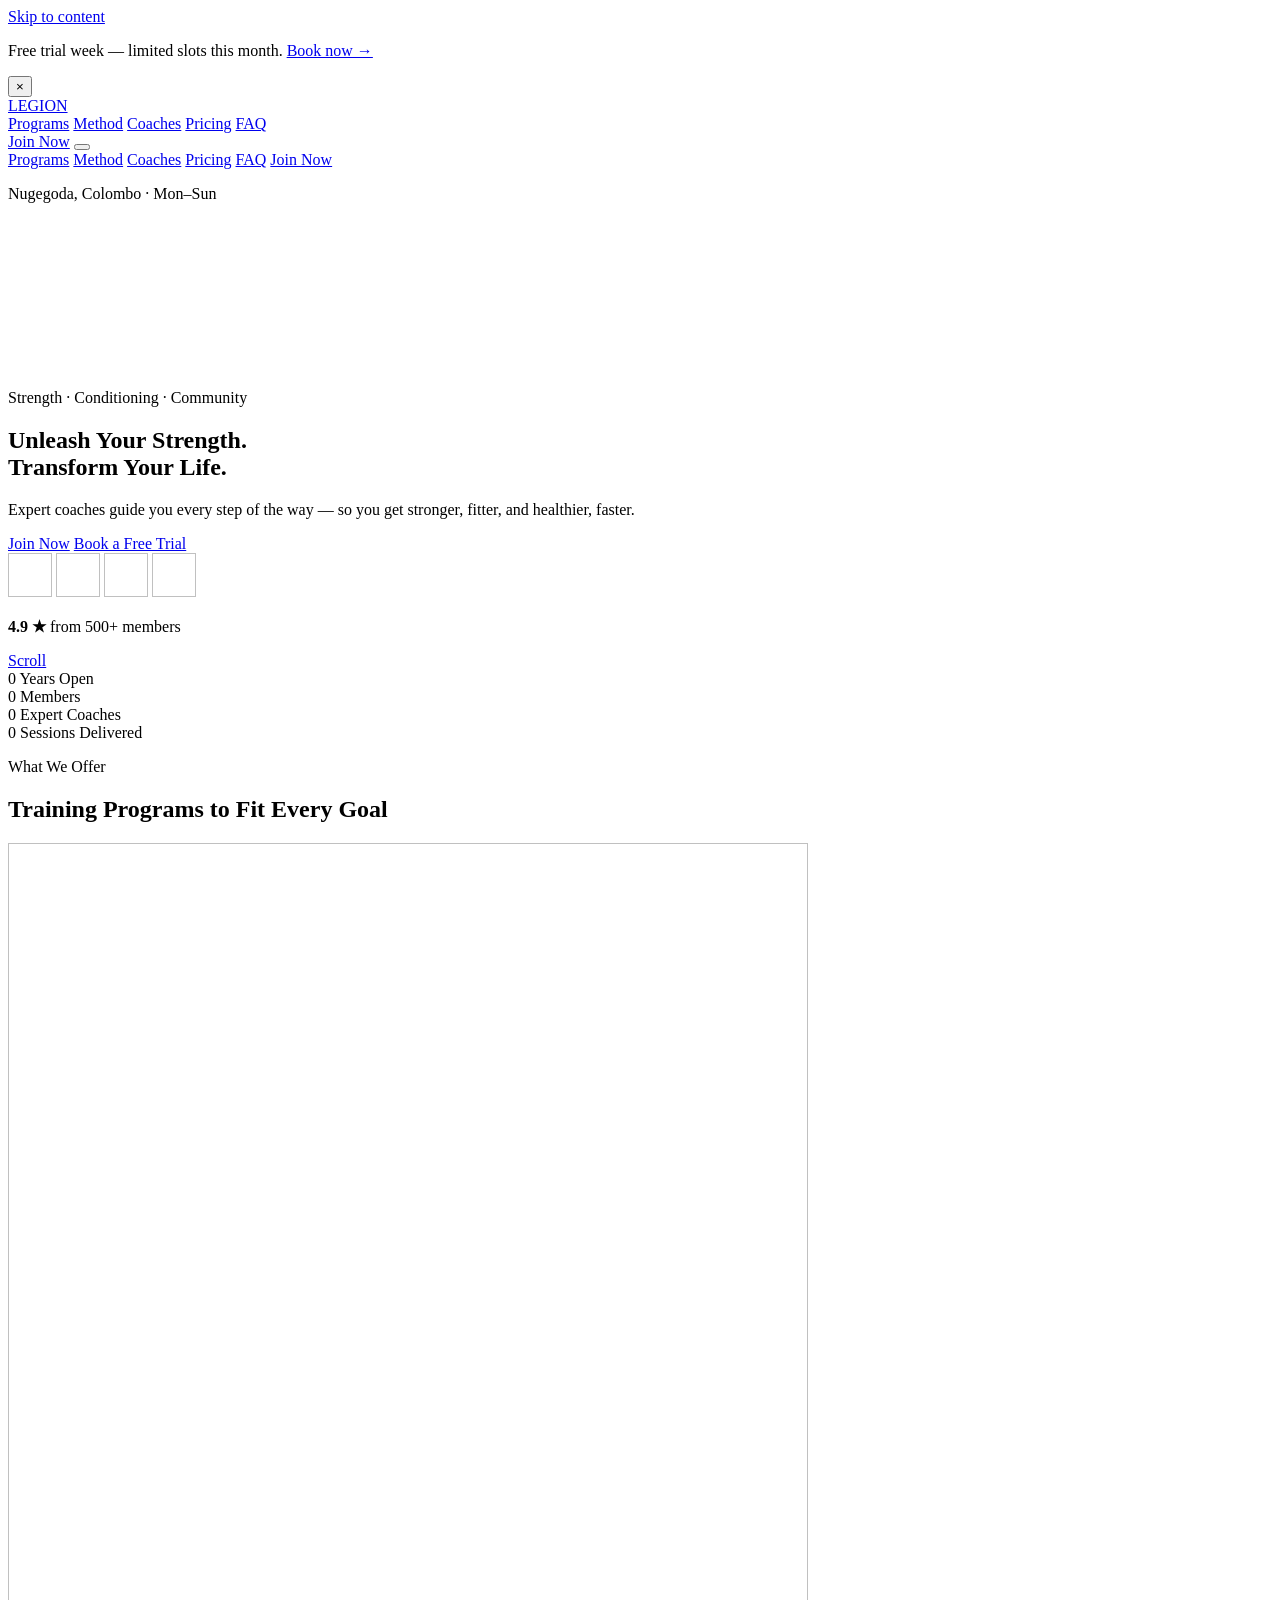
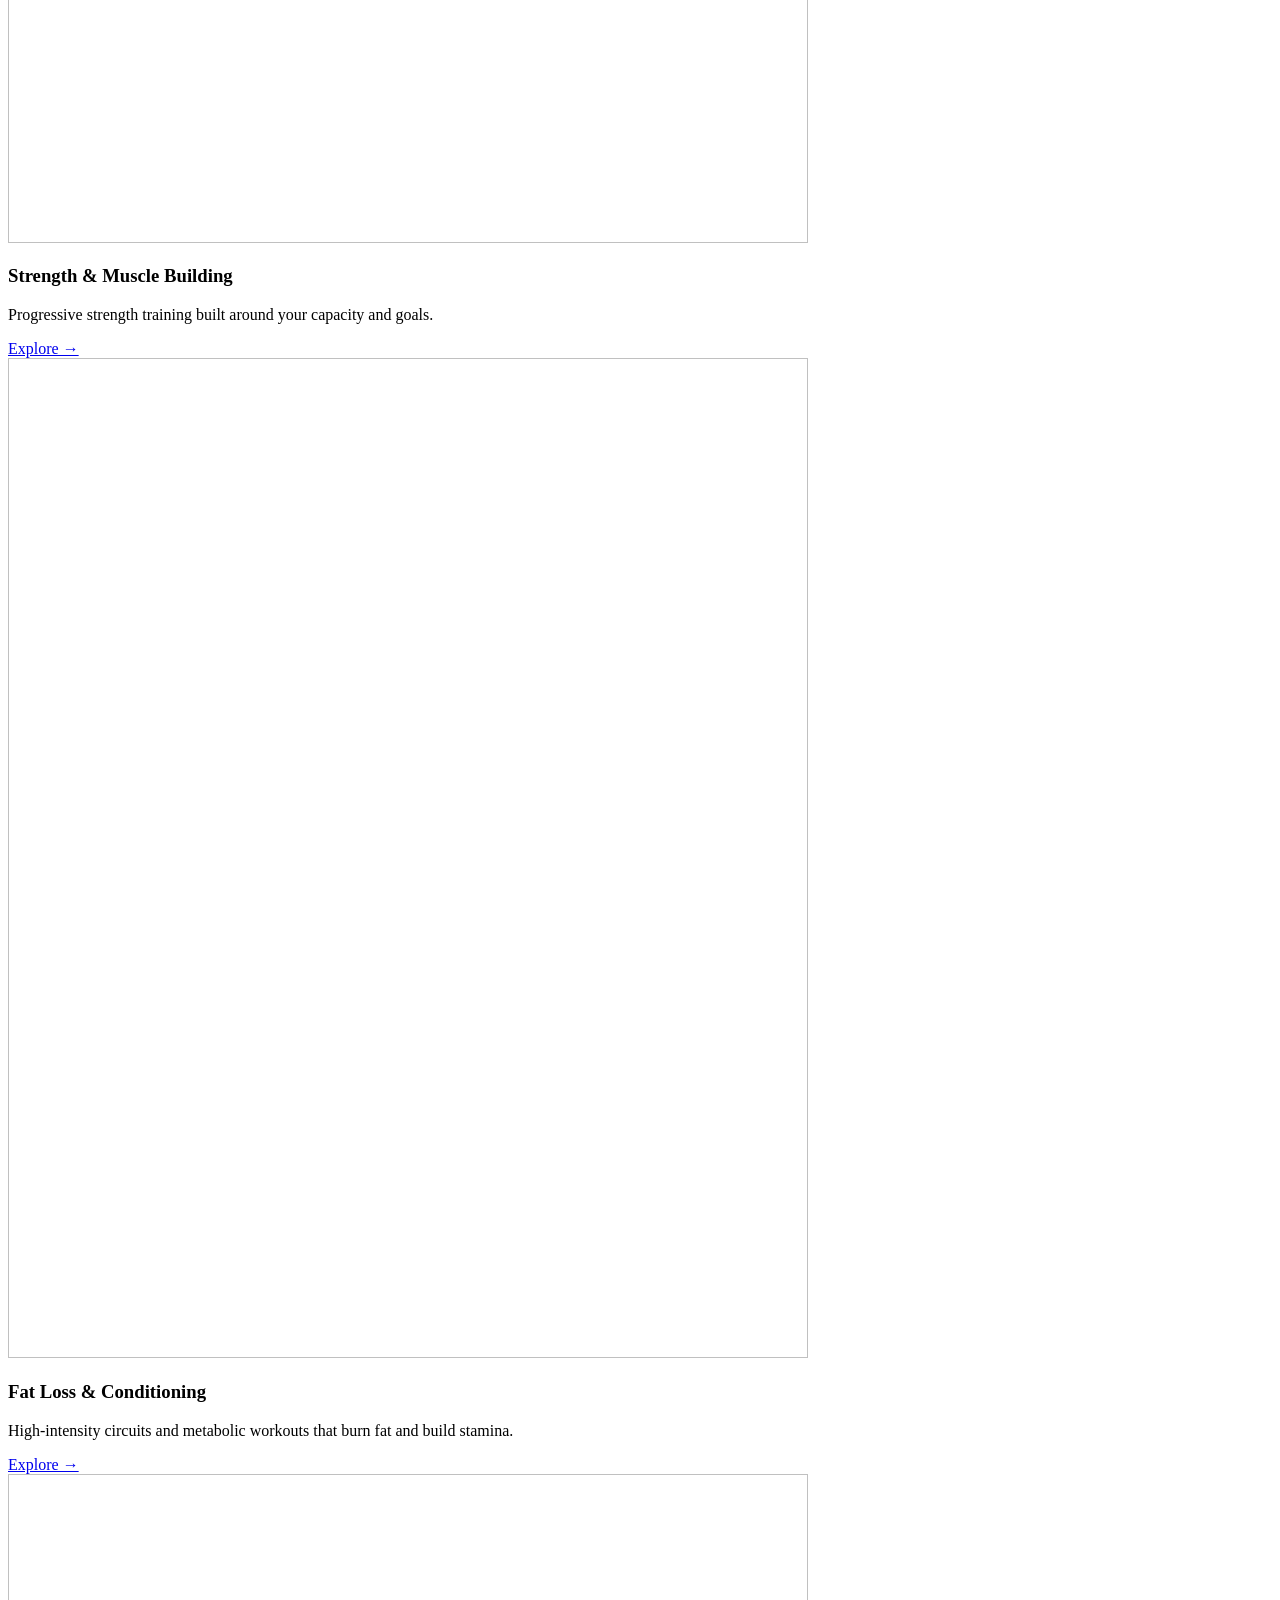
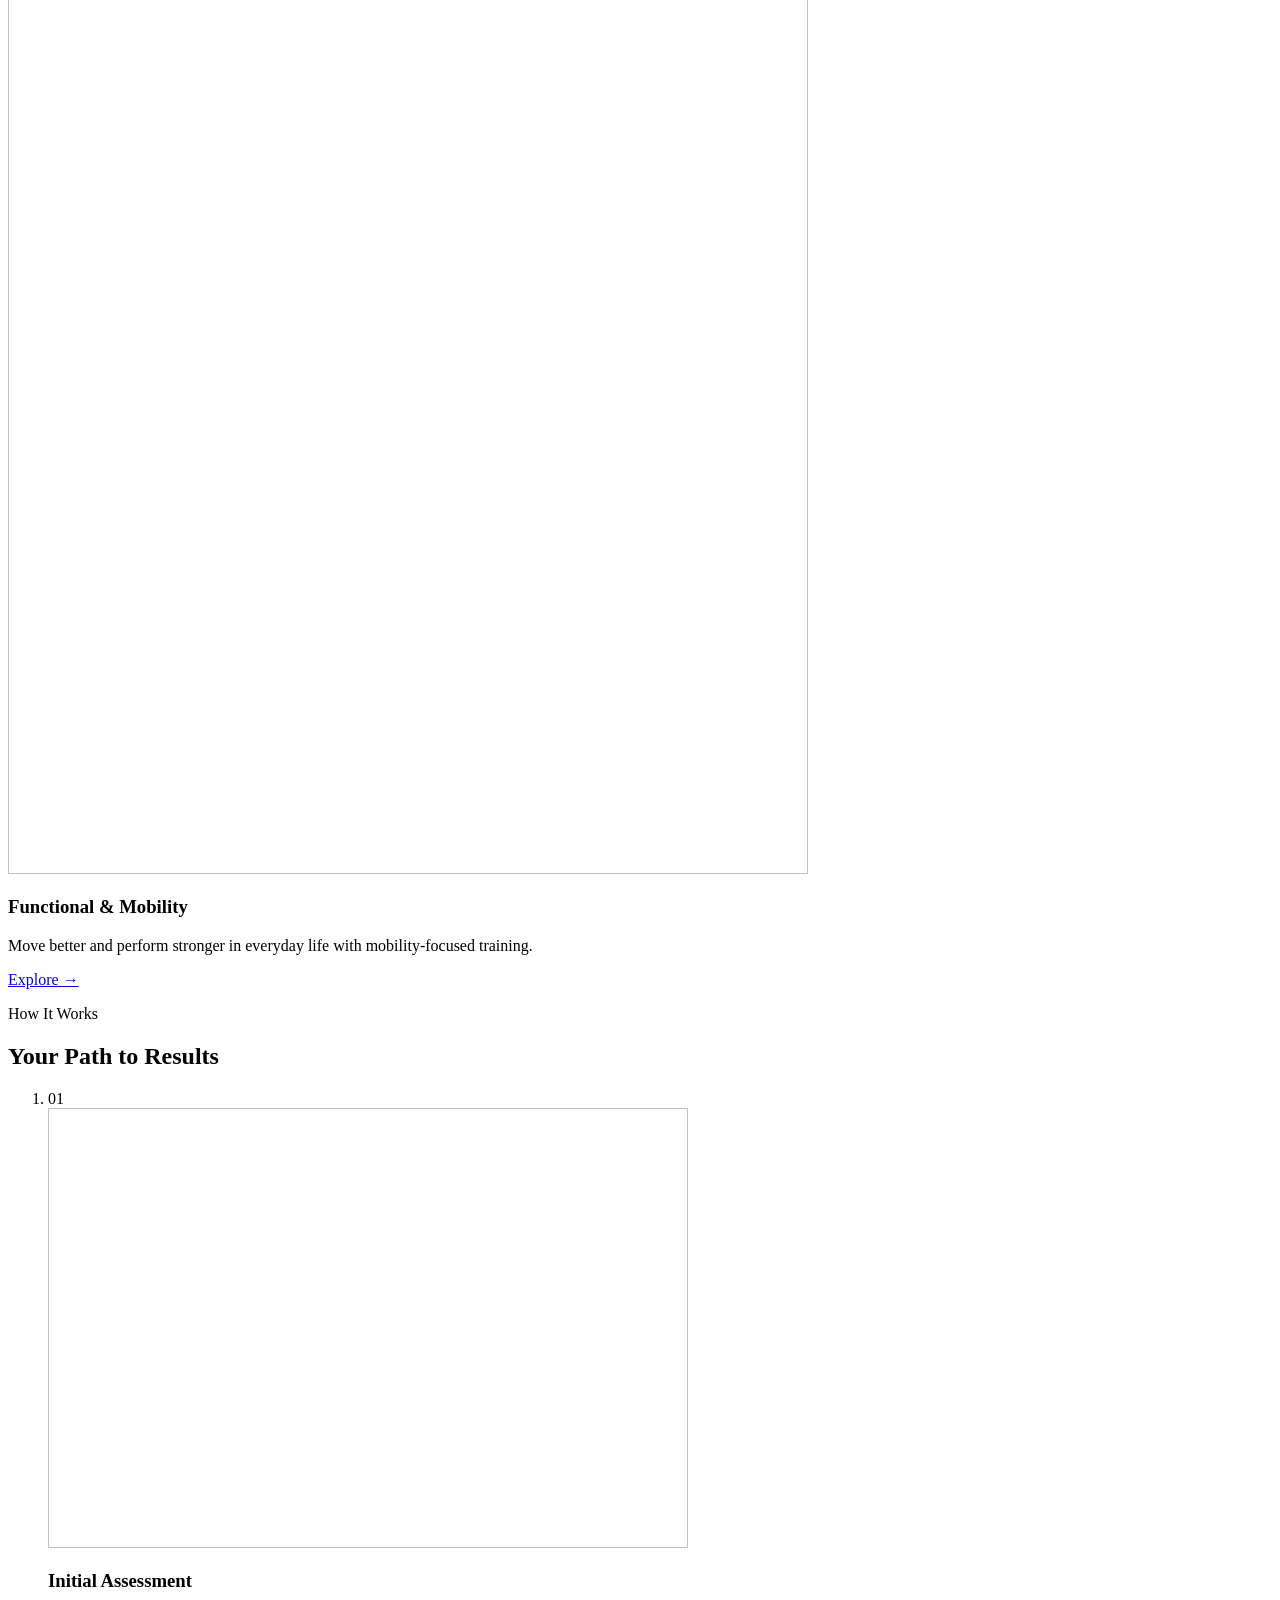
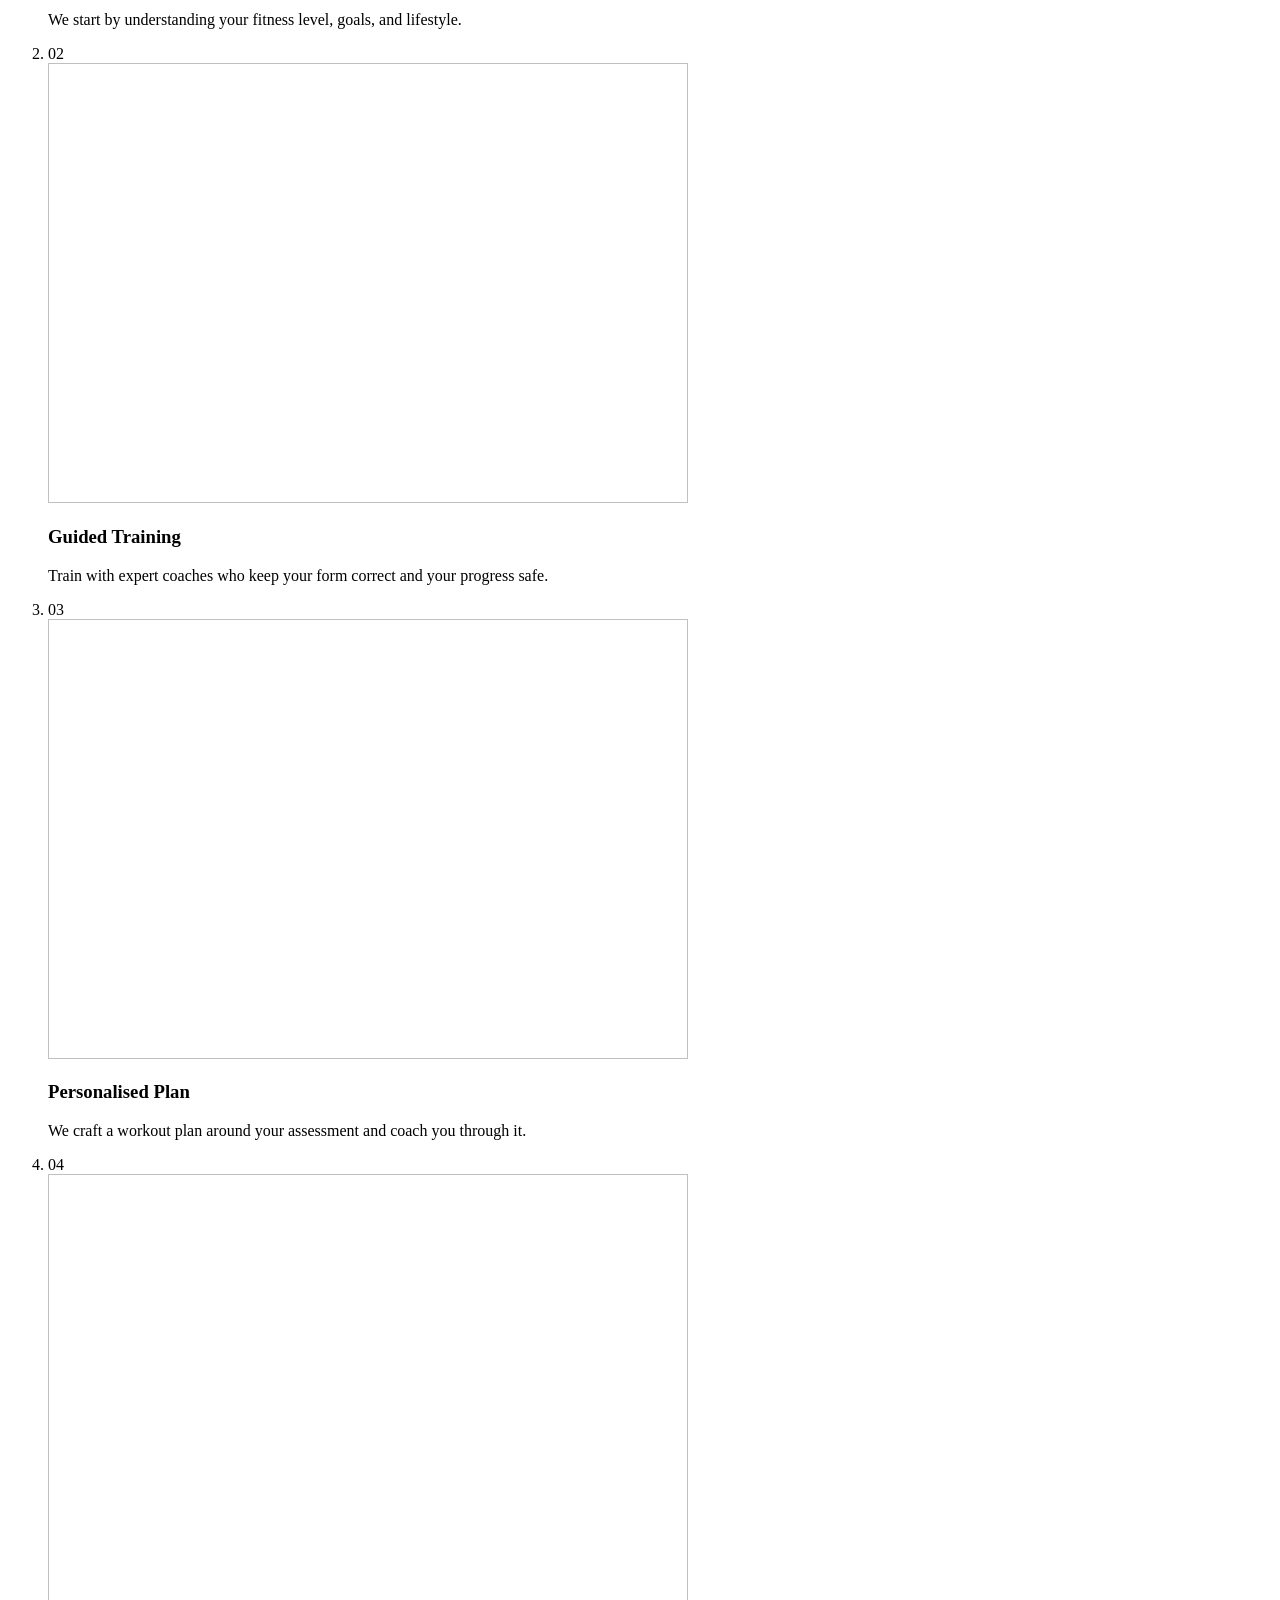
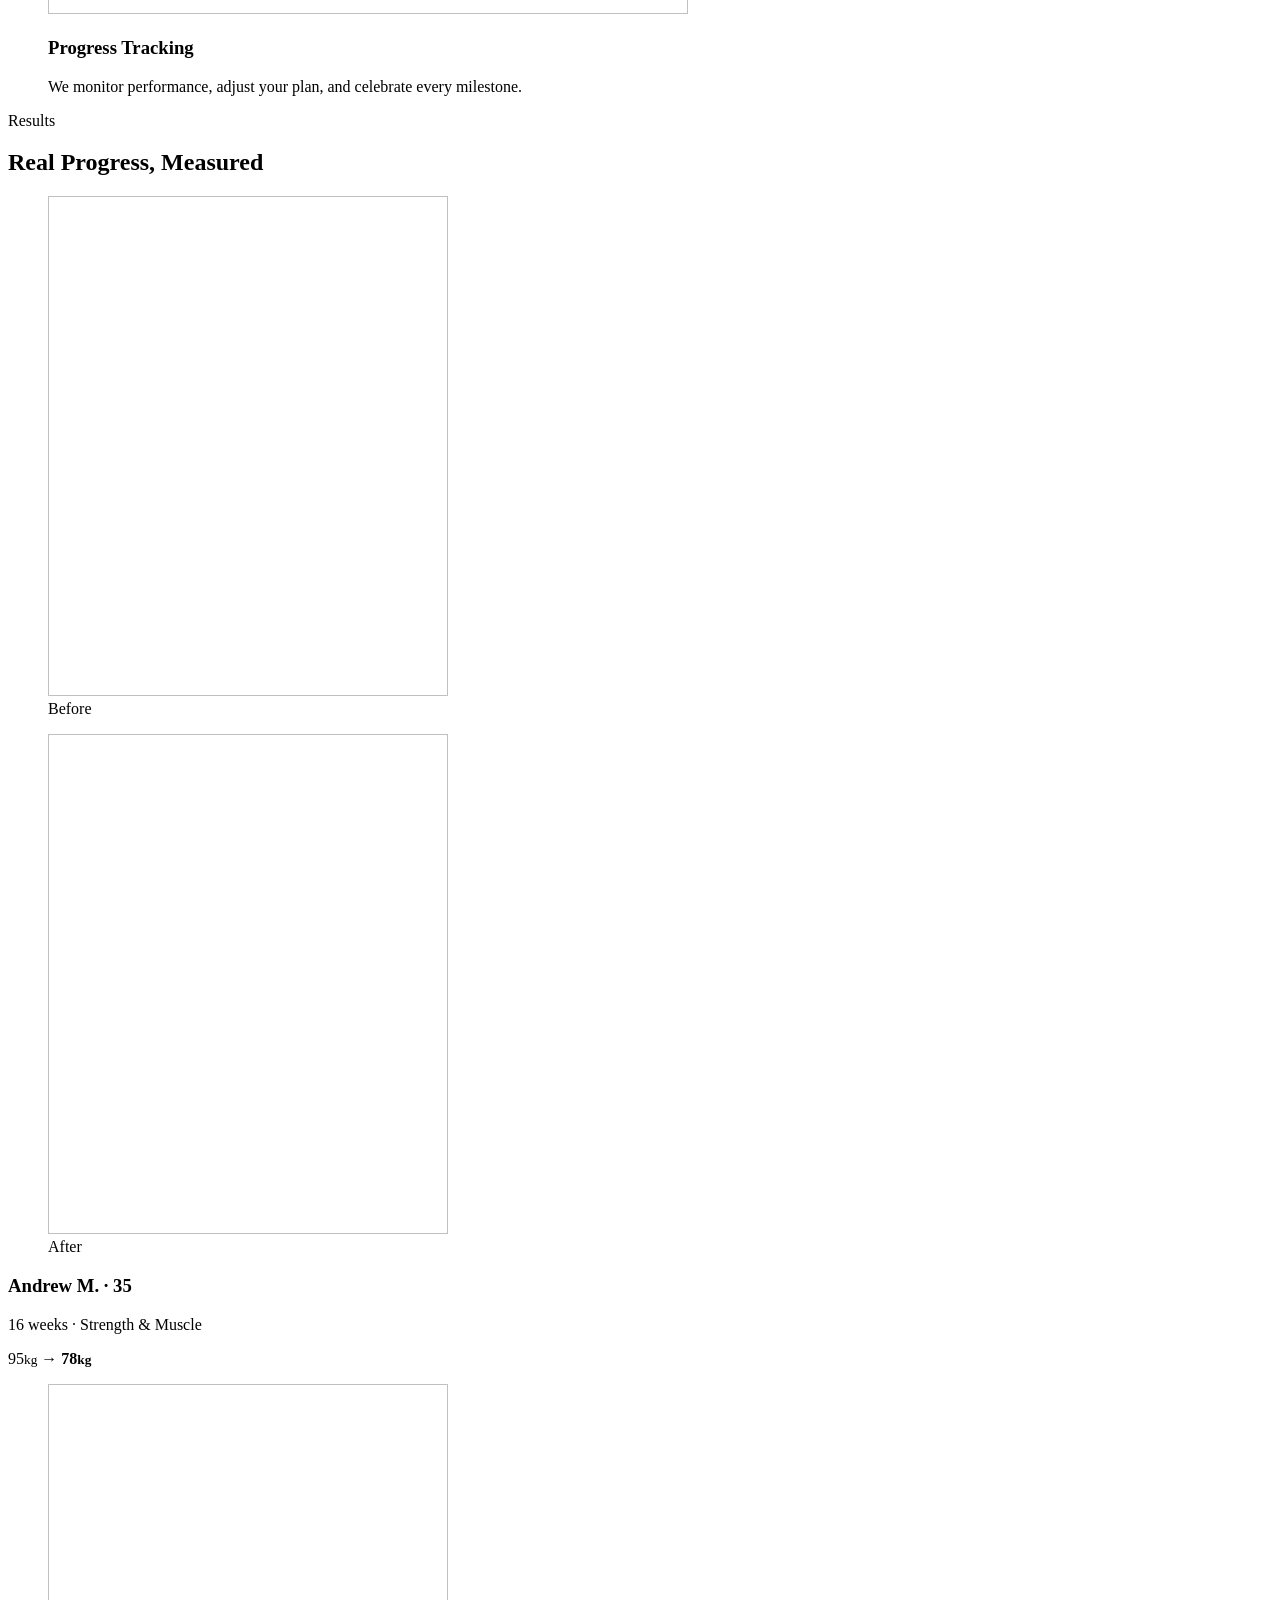
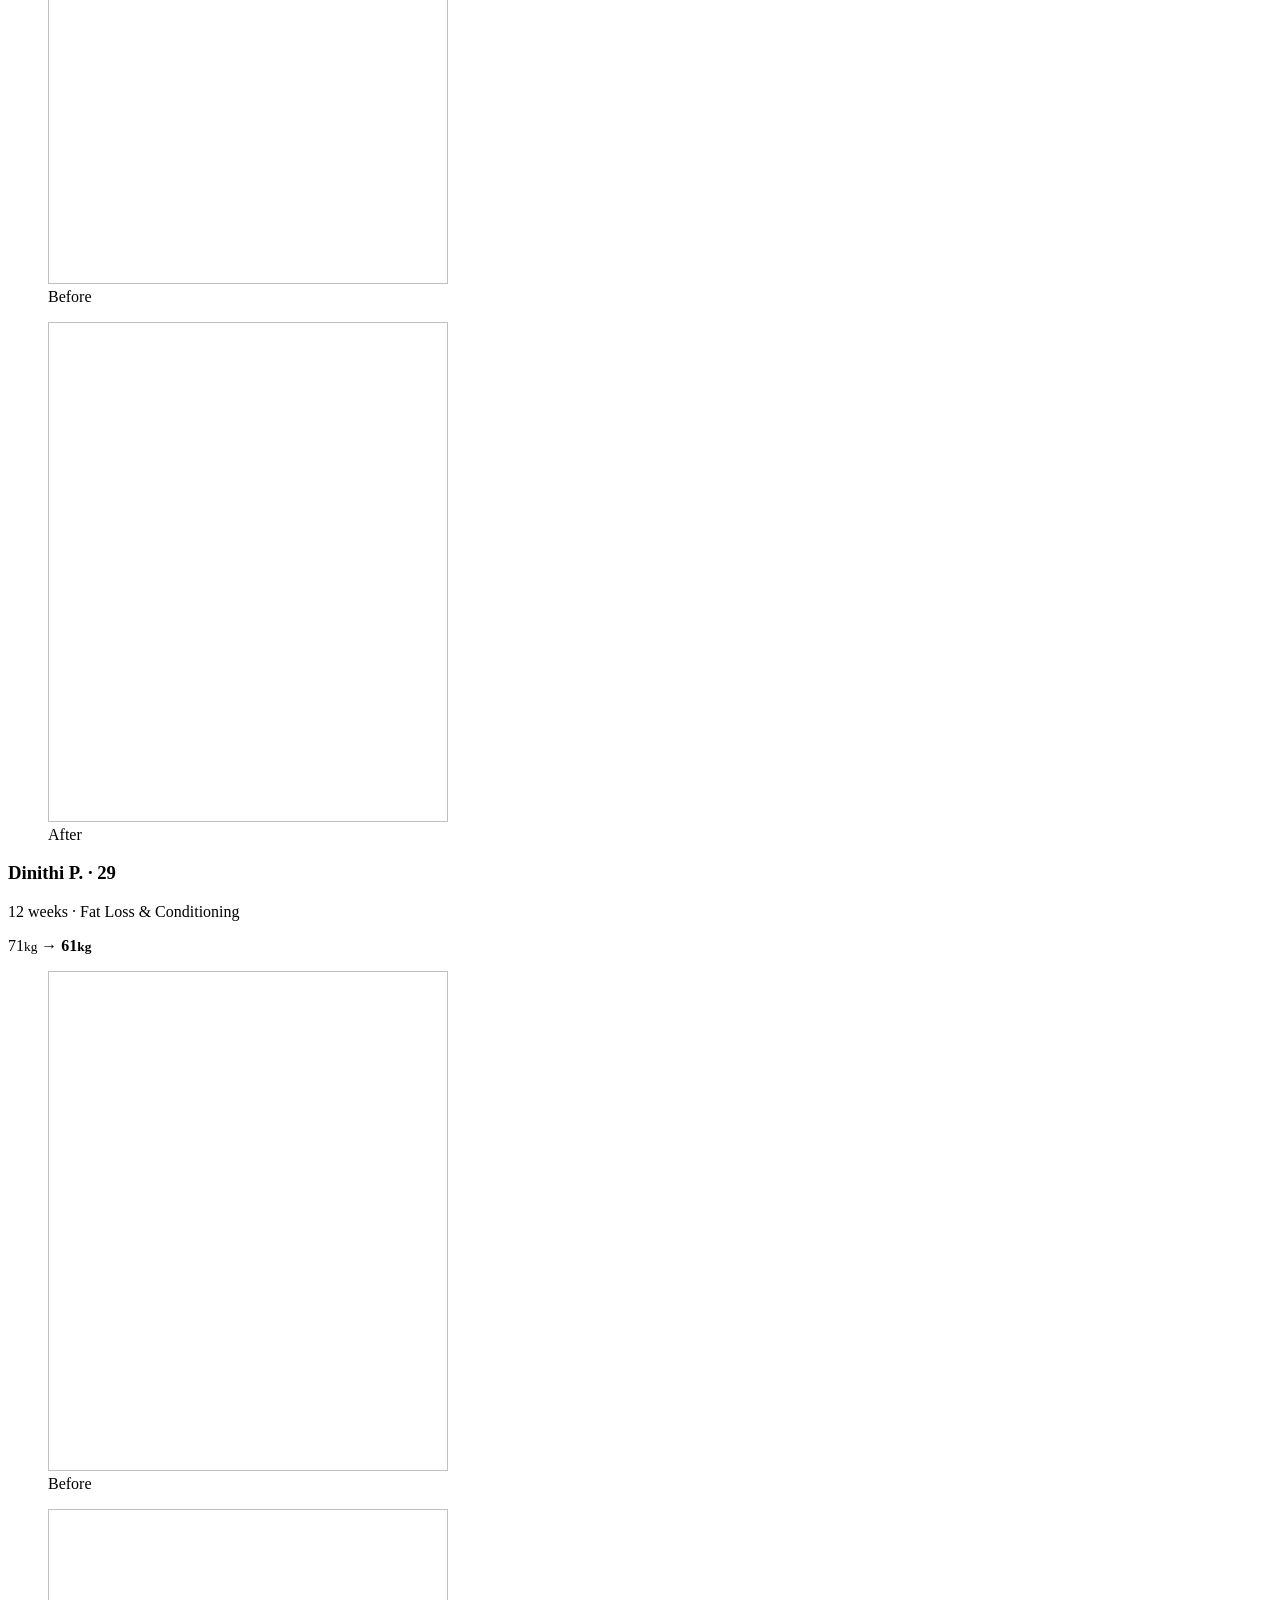
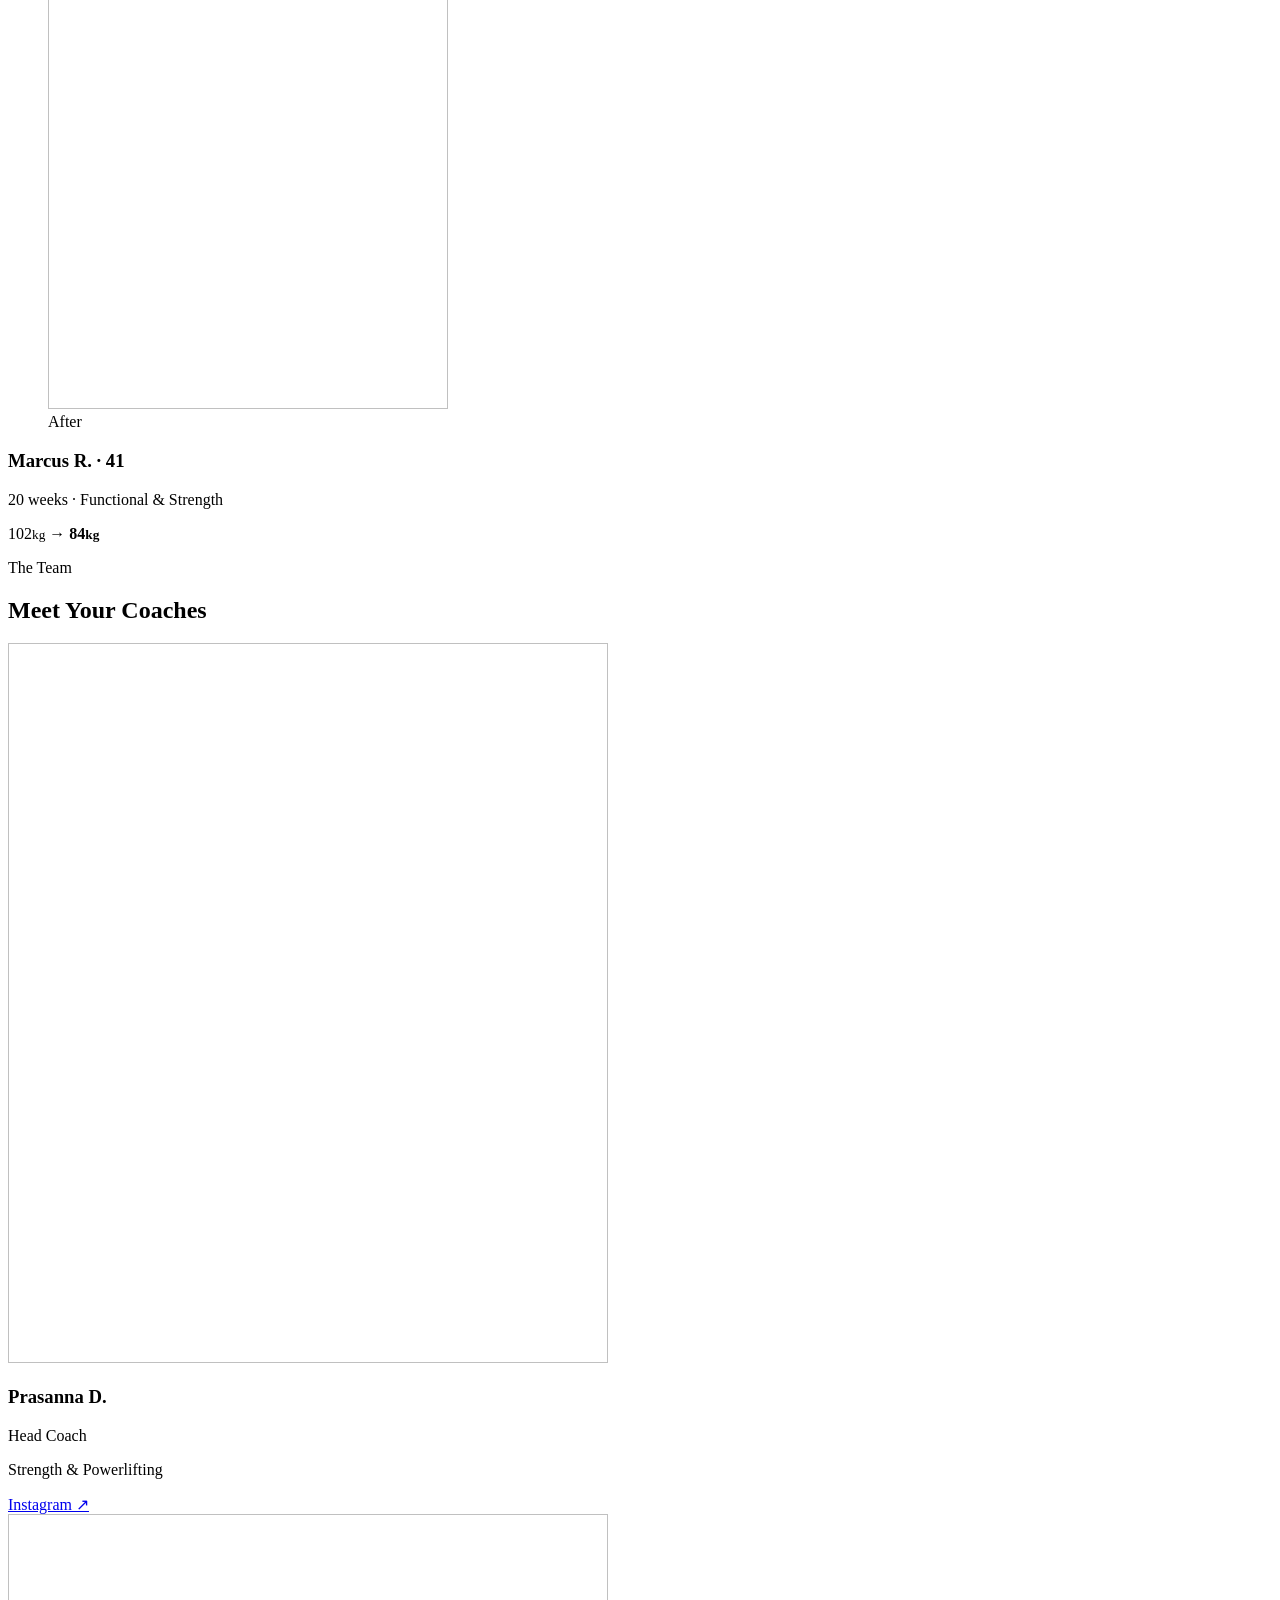
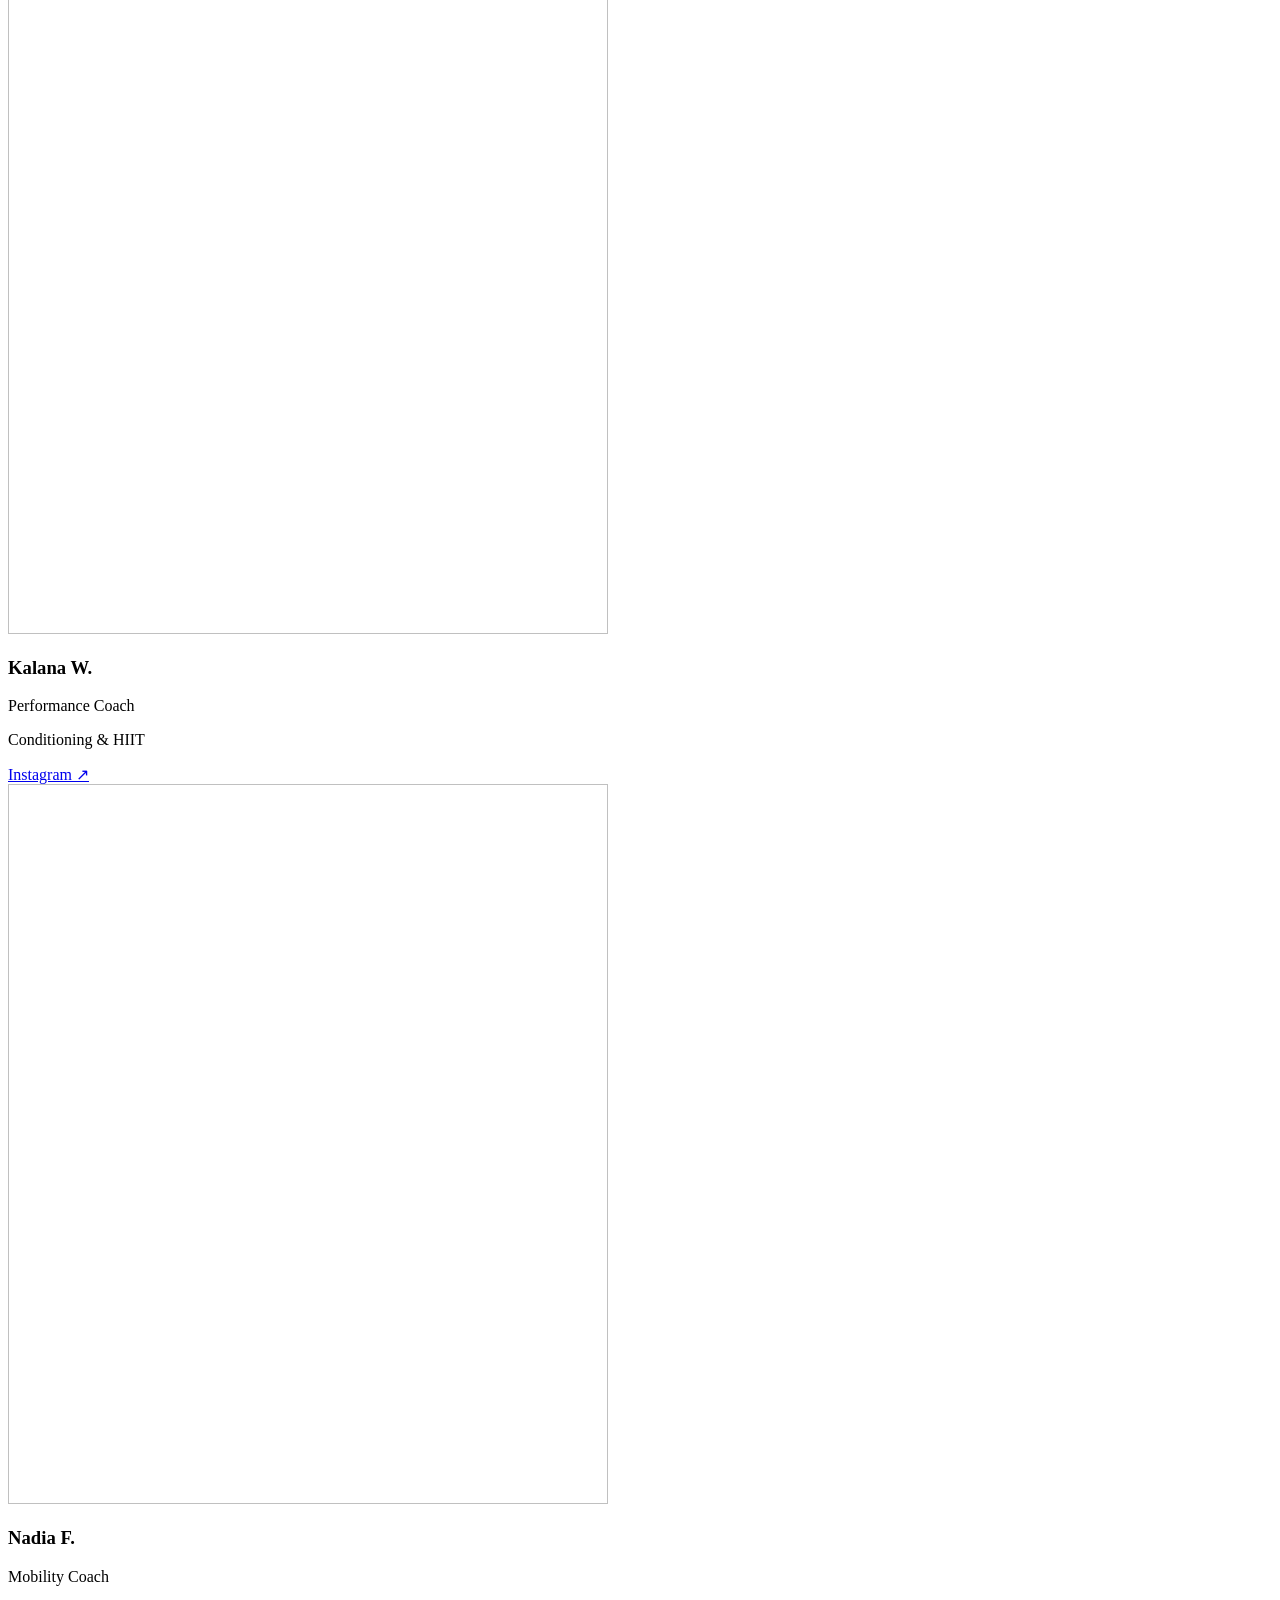
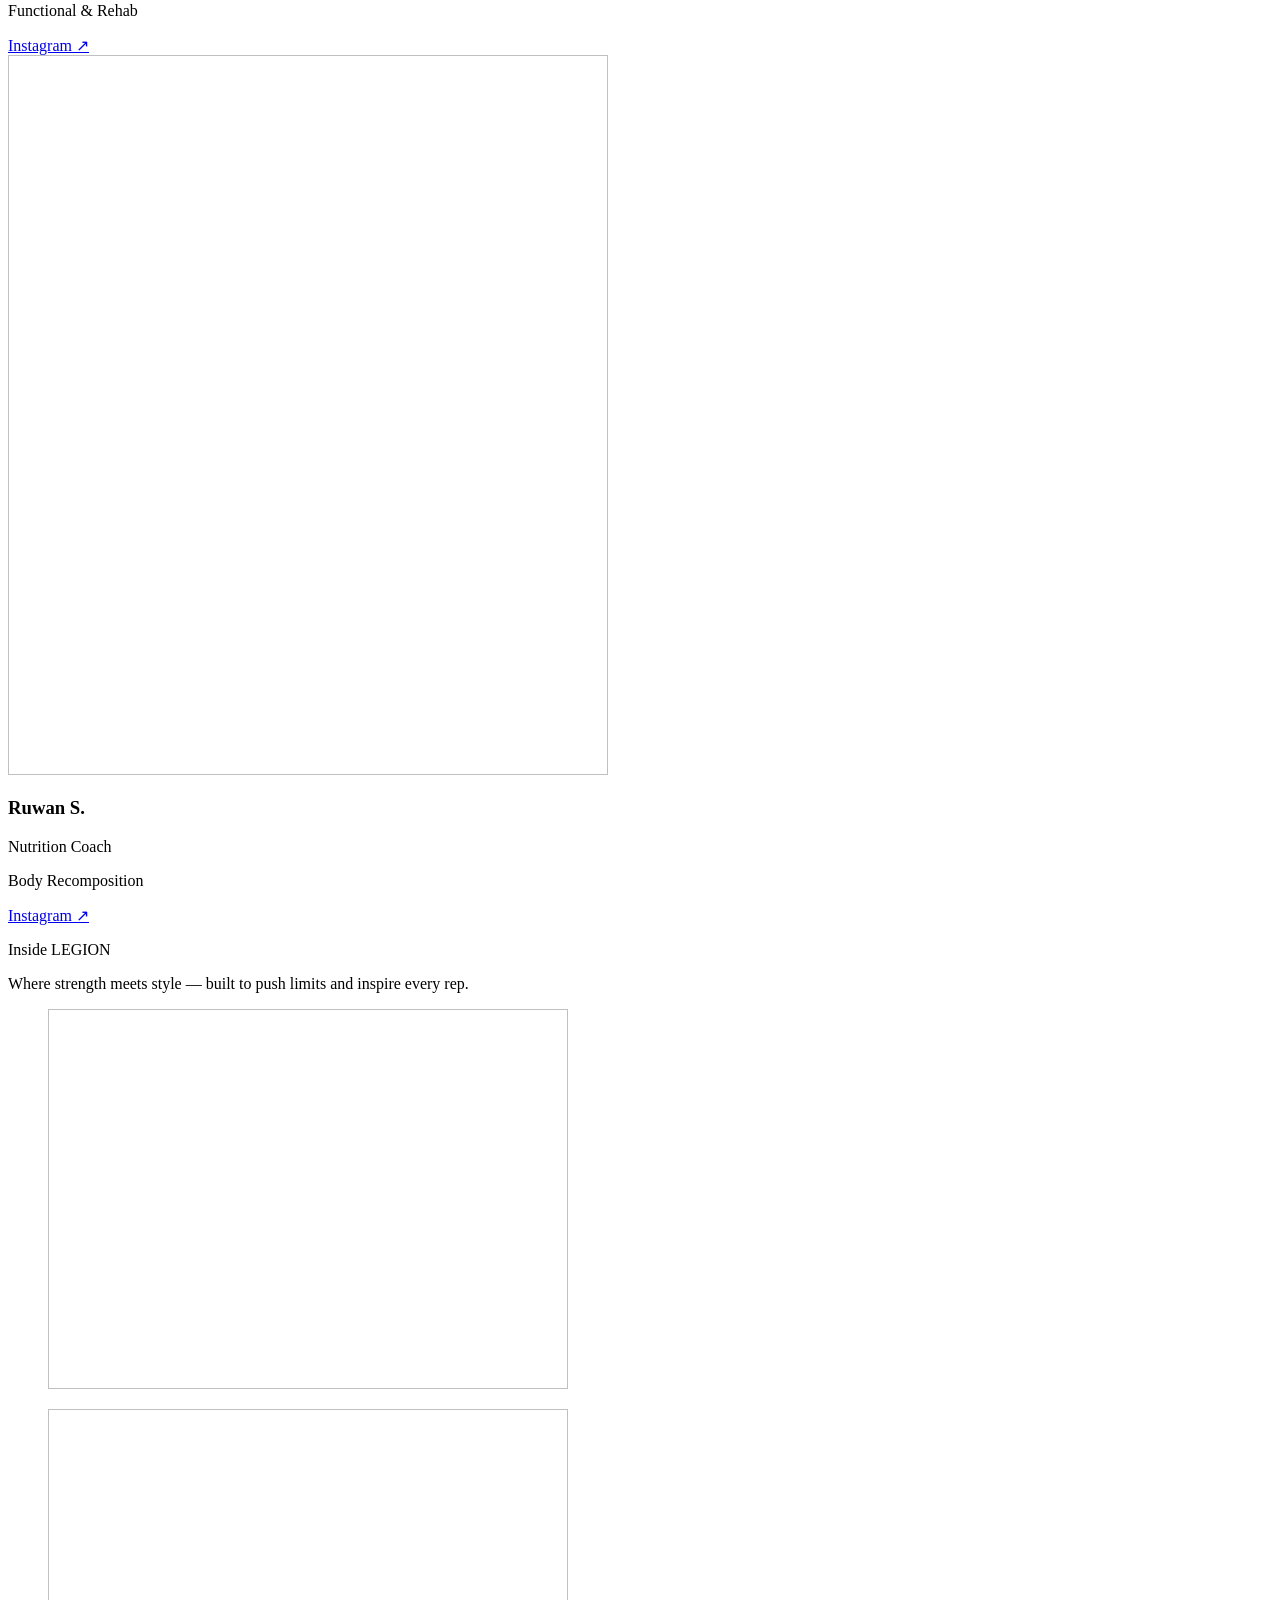
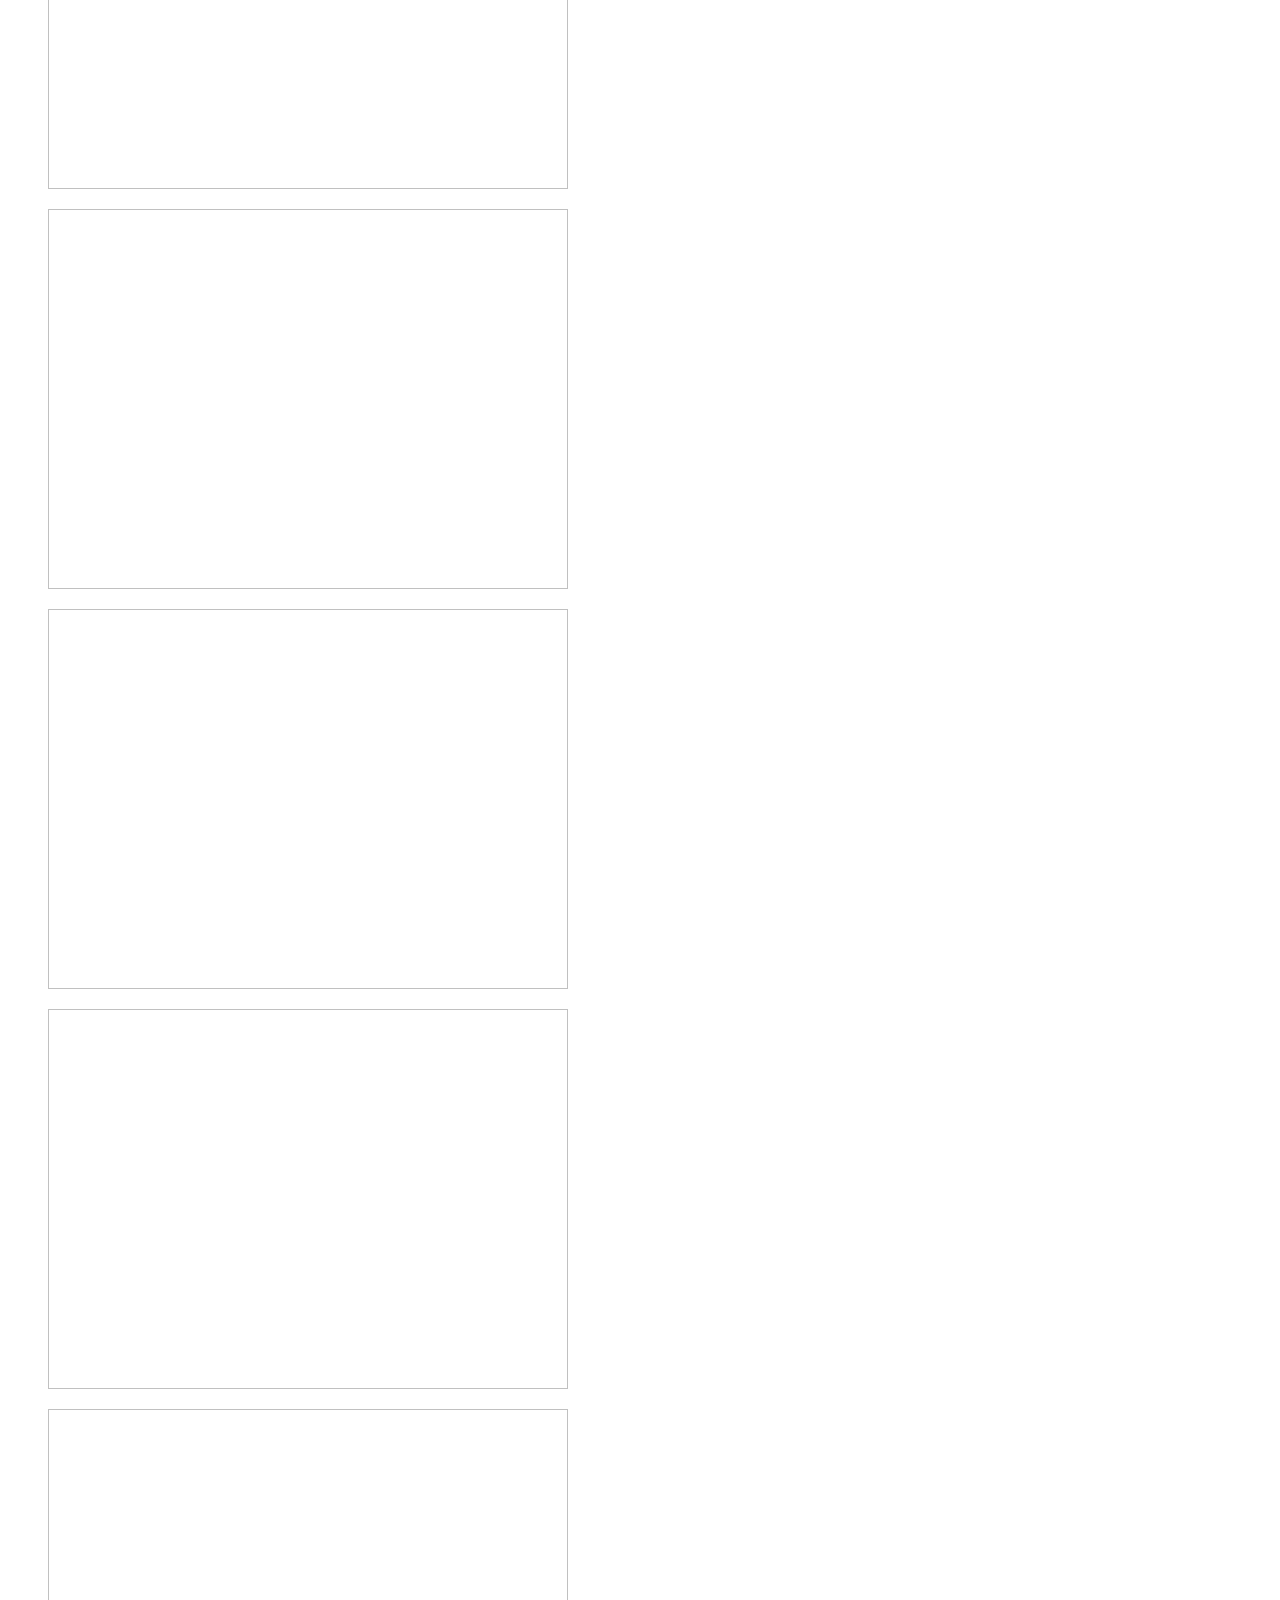
==== index.html @ 2f9c8add "Add files via upload" ====
<!DOCTYPE html>
<html lang="en">
<head>
  <meta charset="UTF-8" />
  <meta name="viewport" content="width=device-width, initial-scale=1" />
  <meta name="theme-color" content="#0E0E10" />
  <title>LEGION — Strength · Conditioning · Community</title>
  <meta name="description" content="LEGION is a premium strength and conditioning gym in Nugegoda, Colombo. Expert coaches, personalised programs, and a community built to push limits." />

  <!-- ============================================================
       FONTS  (swap here to rebrand typography)
       Display: Anton  ·  Headings: Archivo  ·  Body/UI: Inter
       ============================================================ -->
  <link rel="preconnect" href="https://fonts.googleapis.com" />
  <link rel="preconnect" href="https://fonts.gstatic.com" crossorigin />
  <link rel="preconnect" href="https://images.unsplash.com" />
  <link
    href="https://fonts.googleapis.com/css2?family=Anton&family=Archivo:wght@400;500;600;700&family=Inter:wght@400;500;600;700&display=swap"
    rel="stylesheet" />

  <link rel="stylesheet" href="styles.css" />
</head>

<body>
  <!-- Skip link for keyboard users -->
  <a class="skip-link" href="#hero">Skip to content</a>

  <!-- ============================================================
       0 · ANNOUNCEMENT BAR  (thin, dismissible)
       ============================================================ -->
  <div class="announce" id="announce" role="region" aria-label="Site announcement">
    <div class="announce__inner">
      <p class="announce__text">
        Free trial week — limited slots this month.
        <a class="announce__link" href="#cta">Book now&nbsp;→</a>
      </p>
      <button class="announce__close" id="announceClose" type="button" aria-label="Dismiss announcement">×</button>
    </div>
  </div>

  <!-- ============================================================
       1 · NAVBAR  (sticky; transparent over hero → solid on scroll)
       ============================================================ -->
  <header class="nav" id="nav">
    <div class="nav__inner">
      <a class="nav__brand" href="#hero" aria-label="LEGION home">LEGION</a>

      <nav class="nav__links" aria-label="Primary">
        <a href="#programs">Programs</a>
        <a href="#method">Method</a>
        <a href="#coaches">Coaches</a>
        <a href="#pricing">Pricing</a>
        <a href="#faq">FAQ</a>
      </nav>

      <div class="nav__actions">
        <a class="btn btn--accent btn--sm nav__cta" href="#pricing">Join Now</a>
        <button class="nav__burger" id="navBurger" type="button"
                aria-label="Open menu" aria-expanded="false" aria-controls="mobileMenu">
          <span></span><span></span><span></span>
        </button>
      </div>
    </div>
  </header>

  <!-- Full-screen mobile overlay menu -->
  <div class="menu" id="mobileMenu" aria-hidden="true">
    <nav class="menu__nav" aria-label="Mobile">
      <a href="#programs">Programs</a>
      <a href="#method">Method</a>
      <a href="#coaches">Coaches</a>
      <a href="#pricing">Pricing</a>
      <a href="#faq">FAQ</a>
      <a class="btn btn--accent menu__cta" href="#pricing">Join Now</a>
    </nav>
    <p class="menu__meta">Nugegoda, Colombo · Mon–Sun</p>
  </div>

  <main>
    <!-- ============================================================
         2 · HERO  (full-viewport, video bg + dark overlay)
         ============================================================ -->
    <section class="hero" id="hero" aria-label="Introduction">
      <div class="hero__media">
        <video class="hero__video" id="heroVideo"
               autoplay muted loop playsinline preload="none"
               poster="https://images.unsplash.com/photo-1534438327276-14e5300c3a48?auto=format&fit=crop&w=1920&q=70">
          <!-- Swap this clip in one place. If it fails to load, the poster image remains. -->
          <source src="https://assets.mixkit.co/videos/preview/mixkit-man-training-with-a-rope-in-a-gym-23769-large.mp4" type="video/mp4" />
        </video>
        <div class="hero__overlay" aria-hidden="true"></div>
      </div>

      <div class="hero__content">
        <p class="eyebrow hero__eyebrow">Strength · Conditioning · Community</p>
        <h1 class="hero__title">Unleash Your Strength.<br />Transform Your Life.</h1>
        <p class="hero__sub">
          Expert coaches guide you every step of the way — so you get stronger,
          fitter, and healthier, faster.
        </p>

        <div class="hero__actions">
          <a class="btn btn--accent" href="#pricing">Join Now</a>
          <a class="btn btn--ghost" href="#cta">Book a Free Trial</a>
        </div>

        <div class="hero__trust">
          <div class="avatars" aria-hidden="true">
            <img class="avatars__img" data-img="avatar1" width="44" height="44" alt="" />
            <img class="avatars__img" data-img="avatar2" width="44" height="44" alt="" />
            <img class="avatars__img" data-img="avatar3" width="44" height="44" alt="" />
            <img class="avatars__img" data-img="avatar4" width="44" height="44" alt="" />
          </div>
          <p class="hero__rating"><strong>4.9 ★</strong> from 500+ members</p>
        </div>
      </div>

      <a class="hero__cue" href="#stats" aria-label="Scroll to content">
        <span class="hero__cue-dot"></span>
        Scroll
      </a>
    </section>

    <!-- ============================================================
         3 · STATS STRIP  (count-up on scroll-in)
         ============================================================ -->
    <section class="stats" id="stats" aria-label="Gym in numbers">
      <div class="container stats__grid">
        <div class="stat reveal">
          <span class="stat__num" data-count="8" data-suffix=" Yrs">0</span>
          <span class="stat__label">Years Open</span>
        </div>
        <div class="stat reveal">
          <span class="stat__num" data-count="500" data-suffix="+">0</span>
          <span class="stat__label">Members</span>
        </div>
        <div class="stat reveal">
          <span class="stat__num" data-count="12" data-suffix="">0</span>
          <span class="stat__label">Expert Coaches</span>
        </div>
        <div class="stat reveal">
          <span class="stat__num" data-count="40" data-suffix="k+">0</span>
          <span class="stat__label">Sessions Delivered</span>
        </div>
      </div>
    </section>

    <!-- ============================================================
         4 · PROGRAMS  (3 editorial cards)
         ============================================================ -->
    <section class="section programs" id="programs" aria-label="Training programs">
      <div class="container">
        <header class="section__head">
          <p class="eyebrow">What We Offer</p>
          <h2 class="section__title">Training Programs to Fit Every Goal</h2>
        </header>

        <div class="cards">
          <article class="card reveal">
            <a class="card__media" href="#cta" aria-label="Explore Strength &amp; Muscle Building">
              <img data-img="progStrength" width="800" height="1000" alt="" loading="lazy" />
            </a>
            <div class="card__body">
              <h3 class="card__title">Strength &amp; Muscle Building</h3>
              <p class="card__desc">Progressive strength training built around your capacity and goals.</p>
              <a class="link-accent" href="#cta">Explore&nbsp;→</a>
            </div>
          </article>

          <article class="card reveal">
            <a class="card__media" href="#cta" aria-label="Explore Fat Loss &amp; Conditioning">
              <img data-img="progFatLoss" width="800" height="1000" alt="" loading="lazy" />
            </a>
            <div class="card__body">
              <h3 class="card__title">Fat Loss &amp; Conditioning</h3>
              <p class="card__desc">High-intensity circuits and metabolic workouts that burn fat and build stamina.</p>
              <a class="link-accent" href="#cta">Explore&nbsp;→</a>
            </div>
          </article>

          <article class="card reveal">
            <a class="card__media" href="#cta" aria-label="Explore Functional &amp; Mobility">
              <img data-img="progFunctional" width="800" height="1000" alt="" loading="lazy" />
            </a>
            <div class="card__body">
              <h3 class="card__title">Functional &amp; Mobility</h3>
              <p class="card__desc">Move better and perform stronger in everyday life with mobility-focused training.</p>
              <a class="link-accent" href="#cta">Explore&nbsp;→</a>
            </div>
          </article>
        </div>
      </div>
    </section>

    <!-- ============================================================
         5 · METHOD  (4 numbered, staggered steps)
         ============================================================ -->
    <section class="section method" id="method" aria-label="How it works">
      <div class="container">
        <header class="section__head">
          <p class="eyebrow">How It Works</p>
          <h2 class="section__title">Your Path to Results</h2>
        </header>

        <ol class="steps">
          <li class="step reveal">
            <span class="step__num">01</span>
            <div class="step__media"><img data-img="step1" width="640" height="440" alt="" loading="lazy" /></div>
            <div class="step__text">
              <h3 class="step__title">Initial Assessment</h3>
              <p>We start by understanding your fitness level, goals, and lifestyle.</p>
            </div>
          </li>
          <li class="step reveal">
            <span class="step__num">02</span>
            <div class="step__media"><img data-img="step2" width="640" height="440" alt="" loading="lazy" /></div>
            <div class="step__text">
              <h3 class="step__title">Guided Training</h3>
              <p>Train with expert coaches who keep your form correct and your progress safe.</p>
            </div>
          </li>
          <li class="step reveal">
            <span class="step__num">03</span>
            <div class="step__media"><img data-img="step3" width="640" height="440" alt="" loading="lazy" /></div>
            <div class="step__text">
              <h3 class="step__title">Personalised Plan</h3>
              <p>We craft a workout plan around your assessment and coach you through it.</p>
            </div>
          </li>
          <li class="step reveal">
            <span class="step__num">04</span>
            <div class="step__media"><img data-img="step4" width="640" height="440" alt="" loading="lazy" /></div>
            <div class="step__text">
              <h3 class="step__title">Progress Tracking</h3>
              <p>We monitor performance, adjust your plan, and celebrate every milestone.</p>
            </div>
          </li>
        </ol>
      </div>
    </section>

    <!-- ============================================================
         6 · RESULTS  (3 member transformations)
         ============================================================ -->
    <section class="section results" id="results" aria-label="Member results">
      <div class="container">
        <header class="section__head">
          <p class="eyebrow">Results</p>
          <h2 class="section__title">Real Progress, Measured</h2>
        </header>

        <div class="cards cards--3">
          <article class="result reveal">
            <div class="result__media">
              <figure class="ba">
                <img data-img="andrewBefore" width="400" height="500" alt="" loading="lazy" />
                <figcaption class="ba__tag">Before</figcaption>
              </figure>
              <figure class="ba">
                <img data-img="andrewAfter" width="400" height="500" alt="" loading="lazy" />
                <figcaption class="ba__tag ba__tag--after">After</figcaption>
              </figure>
            </div>
            <div class="result__body">
              <h3 class="result__name">Andrew M. <span>· 35</span></h3>
              <p class="result__meta">16 weeks · Strength &amp; Muscle</p>
              <p class="result__metric"><span>95<small>kg</small></span> → <strong>78<small>kg</small></strong></p>
            </div>
          </article>

          <article class="result reveal">
            <div class="result__media">
              <figure class="ba">
                <img data-img="dinithiBefore" width="400" height="500" alt="" loading="lazy" />
                <figcaption class="ba__tag">Before</figcaption>
              </figure>
              <figure class="ba">
                <img data-img="dinithiAfter" width="400" height="500" alt="" loading="lazy" />
                <figcaption class="ba__tag ba__tag--after">After</figcaption>
              </figure>
            </div>
            <div class="result__body">
              <h3 class="result__name">Dinithi P. <span>· 29</span></h3>
              <p class="result__meta">12 weeks · Fat Loss &amp; Conditioning</p>
              <p class="result__metric"><span>71<small>kg</small></span> → <strong>61<small>kg</small></strong></p>
            </div>
          </article>

          <article class="result reveal">
            <div class="result__media">
              <figure class="ba">
                <img data-img="marcusBefore" width="400" height="500" alt="" loading="lazy" />
                <figcaption class="ba__tag">Before</figcaption>
              </figure>
              <figure class="ba">
                <img data-img="marcusAfter" width="400" height="500" alt="" loading="lazy" />
                <figcaption class="ba__tag ba__tag--after">After</figcaption>
              </figure>
            </div>
            <div class="result__body">
              <h3 class="result__name">Marcus R. <span>· 41</span></h3>
              <p class="result__meta">20 weeks · Functional &amp; Strength</p>
              <p class="result__metric"><span>102<small>kg</small></span> → <strong>84<small>kg</small></strong></p>
            </div>
          </article>
        </div>
      </div>
    </section>

    <!-- ============================================================
         7 · COACHES  (4 distinct people)
         ============================================================ -->
    <section class="section coaches" id="coaches" aria-label="Coaching team">
      <div class="container">
        <header class="section__head">
          <p class="eyebrow">The Team</p>
          <h2 class="section__title">Meet Your Coaches</h2>
        </header>

        <div class="cards cards--4">
          <article class="coach reveal">
            <div class="coach__media"><img data-img="coachPrasanna" width="600" height="720" alt="" loading="lazy" /></div>
            <div class="coach__body">
              <h3 class="coach__name">Prasanna D.</h3>
              <p class="coach__role">Head Coach</p>
              <p class="coach__spec">Strength &amp; Powerlifting</p>
              <a class="coach__ig" href="https://instagram.com" target="_blank" rel="noopener noreferrer" aria-label="Prasanna D. on Instagram">Instagram&nbsp;↗</a>
            </div>
          </article>

          <article class="coach reveal">
            <div class="coach__media"><img data-img="coachKalana" width="600" height="720" alt="" loading="lazy" /></div>
            <div class="coach__body">
              <h3 class="coach__name">Kalana W.</h3>
              <p class="coach__role">Performance Coach</p>
              <p class="coach__spec">Conditioning &amp; HIIT</p>
              <a class="coach__ig" href="https://instagram.com" target="_blank" rel="noopener noreferrer" aria-label="Kalana W. on Instagram">Instagram&nbsp;↗</a>
            </div>
          </article>

          <article class="coach reveal">
            <div class="coach__media"><img data-img="coachNadia" width="600" height="720" alt="" loading="lazy" /></div>
            <div class="coach__body">
              <h3 class="coach__name">Nadia F.</h3>
              <p class="coach__role">Mobility Coach</p>
              <p class="coach__spec">Functional &amp; Rehab</p>
              <a class="coach__ig" href="https://instagram.com" target="_blank" rel="noopener noreferrer" aria-label="Nadia F. on Instagram">Instagram&nbsp;↗</a>
            </div>
          </article>

          <article class="coach reveal">
            <div class="coach__media"><img data-img="coachRuwan" width="600" height="720" alt="" loading="lazy" /></div>
            <div class="coach__body">
              <h3 class="coach__name">Ruwan S.</h3>
              <p class="coach__role">Nutrition Coach</p>
              <p class="coach__spec">Body Recomposition</p>
              <a class="coach__ig" href="https://instagram.com" target="_blank" rel="noopener noreferrer" aria-label="Ruwan S. on Instagram">Instagram&nbsp;↗</a>
            </div>
          </article>
        </div>
      </div>
    </section>

    <!-- ============================================================
         8 · GALLERY  (auto-scrolling marquee, pause on hover)
         ============================================================ -->
    <section class="section gallery" id="gallery" aria-label="Inside the gym">
      <div class="container">
        <header class="section__head">
          <p class="eyebrow">Inside LEGION</p>
          <p class="gallery__caption">Where strength meets style — built to push limits and inspire every rep.</p>
        </header>
      </div>

      <div class="marquee" id="marquee">
        <div class="marquee__track">
          <!-- set A -->
          <figure class="marquee__item"><img data-img="gal1" width="520" height="380" alt="" loading="lazy" /></figure>
          <figure class="marquee__item"><img data-img="gal2" width="520" height="380" alt="" loading="lazy" /></figure>
          <figure class="marquee__item"><img data-img="gal3" width="520" height="380" alt="" loading="lazy" /></figure>
          <figure class="marquee__item"><img data-img="gal4" width="520" height="380" alt="" loading="lazy" /></figure>
          <figure class="marquee__item"><img data-img="gal5" width="520" height="380" alt="" loading="lazy" /></figure>
          <figure class="marquee__item"><img data-img="gal6" width="520" height="380" alt="" loading="lazy" /></figure>
          <!-- set B (duplicate for seamless loop; hidden from AT) -->
          <figure class="marquee__item" aria-hidden="true"><img data-img="gal1" width="520" height="380" alt="" loading="lazy" /></figure>
          <figure class="marquee__item" aria-hidden="true"><img data-img="gal2" width="520" height="380" alt="" loading="lazy" /></figure>
          <figure class="marquee__item" aria-hidden="true"><img data-img="gal3" width="520" height="380" alt="" loading="lazy" /></figure>
          <figure class="marquee__item" aria-hidden="true"><img data-img="gal4" width="520" height="380" alt="" loading="lazy" /></figure>
          <figure class="marquee__item" aria-hidden="true"><img data-img="gal5" width="520" height="380" alt="" loading="lazy" /></figure>
          <figure class="marquee__item" aria-hidden="true"><img data-img="gal6" width="520" height="380" alt="" loading="lazy" /></figure>
        </div>
      </div>
    </section>

    <!-- ============================================================
         9 · PRICING  (3 tiers + monthly/annual toggle)
         ============================================================ -->
    <section class="section pricing" id="pricing" aria-label="Membership pricing">
      <div class="container">
        <header class="section__head">
          <p class="eyebrow">Membership</p>
          <h2 class="section__title">Choose Your Plan</h2>

          <div class="toggle" role="group" aria-label="Billing period">
            <span class="toggle__opt is-active" id="lblMonthly">Monthly</span>
            <button class="toggle__switch" id="billingToggle" type="button"
                    role="switch" aria-checked="false" aria-label="Switch to annual billing">
              <span class="toggle__knob"></span>
            </button>
            <span class="toggle__opt" id="lblAnnual">Annual <em class="toggle__save">2 months free</em></span>
          </div>
        </header>

        <div class="cards cards--3 plans">
          <!-- Starter -->
          <article class="plan reveal">
            <h3 class="plan__name">Starter</h3>
            <p class="plan__price">
              <span class="plan__currency">Rs.</span>
              <span class="plan__amount" data-monthly="8000">8,000</span>
              <span class="plan__period">/mo</span>
            </p>
            <p class="plan__note" data-note></p>
            <ul class="plan__features">
              <li>Full gym access</li>
              <li>Group classes</li>
              <li>Locker facility</li>
              <li>Mobile check-in</li>
            </ul>
            <a class="btn btn--ghost plan__cta" href="#cta">Join Now</a>
          </article>

          <!-- Pro (highlighted) -->
          <article class="plan plan--featured reveal">
            <span class="plan__ribbon">Most popular</span>
            <h3 class="plan__name">Pro</h3>
            <p class="plan__price">
              <span class="plan__currency">Rs.</span>
              <span class="plan__amount" data-monthly="12000">12,000</span>
              <span class="plan__period">/mo</span>
            </p>
            <p class="plan__note" data-note></p>
            <ul class="plan__features">
              <li>Everything in Starter</li>
              <li>Personal workout plan</li>
              <li>Weekly progress tracking</li>
              <li>1 PT session / month</li>
            </ul>
            <a class="btn btn--accent plan__cta" href="#cta">Join Now</a>
          </article>

          <!-- Elite -->
          <article class="plan reveal">
            <h3 class="plan__name">Elite</h3>
            <p class="plan__price">
              <span class="plan__currency">Rs.</span>
              <span class="plan__amount" data-monthly="18000">18,000</span>
              <span class="plan__period">/mo</span>
            </p>
            <p class="plan__note" data-note></p>
            <ul class="plan__features">
              <li>Everything in Pro</li>
              <li>Weekly 1-on-1 coaching</li>
              <li>Nutrition plan</li>
              <li>Recovery &amp; sauna access</li>
            </ul>
            <a class="btn btn--ghost plan__cta" href="#cta">Join Now</a>
          </article>
        </div>
      </div>
    </section>

    <!-- ============================================================
         10 · TESTIMONIALS  (slider + Google rating badge)
         ============================================================ -->
    <section class="section testimonials" id="testimonials" aria-label="Member testimonials">
      <div class="container">
        <header class="section__head section__head--row">
          <div>
            <p class="eyebrow">What Members Say</p>
            <h2 class="section__title">Trusted by Many, Loved by All</h2>
          </div>
          <p class="gbadge"><span class="gbadge__g">G</span> Google rating <strong>4.9 ★</strong></p>
        </header>

        <div class="slider" id="testimonialSlider">
          <div class="slider__viewport">
            <ul class="slider__track">
              <li class="tcard">
                <div class="stars" aria-label="5 out of 5 stars">★★★★★</div>
                <blockquote class="tcard__quote">“Best gym in Nugegoda. Great equipment, amazing coaches, and ample parking.”</blockquote>
                <div class="tcard__person">
                  <img data-img="testLiyoni" width="56" height="56" alt="" loading="lazy" />
                  <div>
                    <p class="tcard__name">Liyoni S.</p>
                    <p class="tcard__role">Member, 2 yrs</p>
                  </div>
                </div>
              </li>
              <li class="tcard">
                <div class="stars" aria-label="5 out of 5 stars">★★★★★</div>
                <blockquote class="tcard__quote">“Coach Kalana gives clear instructions and builds a schedule that fits my goals. Highly recommend.”</blockquote>
                <div class="tcard__person">
                  <img data-img="testVimukthi" width="56" height="56" alt="" loading="lazy" />
                  <div>
                    <p class="tcard__name">Vimukthi P.</p>
                    <p class="tcard__role">Member</p>
                  </div>
                </div>
              </li>
              <li class="tcard">
                <div class="stars" aria-label="5 out of 5 stars">★★★★★</div>
                <blockquote class="tcard__quote">“Modern equipment, always clean, never overcrowded. The atmosphere is vibrant yet classy.”</blockquote>
                <div class="tcard__person">
                  <img data-img="testNadun" width="56" height="56" alt="" loading="lazy" />
                  <div>
                    <p class="tcard__name">Nadun S.</p>
                    <p class="tcard__role">Designer</p>
                  </div>
                </div>
              </li>
            </ul>
          </div>

          <div class="slider__controls">
            <button class="slider__btn" id="tPrev" type="button" aria-label="Previous testimonial">←</button>
            <div class="slider__dots" id="tDots" role="tablist" aria-label="Choose testimonial"></div>
            <button class="slider__btn" id="tNext" type="button" aria-label="Next testimonial">→</button>
          </div>
        </div>
      </div>
    </section>

    <!-- ============================================================
         11 · FAQ  (accordion) — wired to the nav "FAQ" link
         ============================================================ -->
    <section class="section faq" id="faq" aria-label="Frequently asked questions">
      <div class="container faq__layout">
        <header class="section__head faq__head">
          <p class="eyebrow">Questions</p>
          <h2 class="section__title">Frequently Asked</h2>
        </header>

        <div class="acc" id="acc">
          <div class="acc__item reveal">
            <h3>
              <button class="acc__trigger" type="button" aria-expanded="false">
                Do I need experience to start? <span class="acc__icon" aria-hidden="true"></span>
              </button>
            </h3>
            <div class="acc__panel"><p>Not at all. Every member begins with an assessment, and our coaches scale each program to your current level.</p></div>
          </div>
          <div class="acc__item reveal">
            <h3>
              <button class="acc__trigger" type="button" aria-expanded="false">
                What does the free trial week include? <span class="acc__icon" aria-hidden="true"></span>
              </button>
            </h3>
            <div class="acc__panel"><p>Full gym access, two group classes, and one guided session with a coach — so you can feel the LEGION difference before committing.</p></div>
          </div>
          <div class="acc__item reveal">
            <h3>
              <button class="acc__trigger" type="button" aria-expanded="false">
                Can I freeze or cancel my membership? <span class="acc__icon" aria-hidden="true"></span>
              </button>
            </h3>
            <div class="acc__panel"><p>Yes. You can freeze your plan for up to two months a year, and cancel anytime with 30 days' notice — no lock-in contracts.</p></div>
          </div>
          <div class="acc__item reveal">
            <h3>
              <button class="acc__trigger" type="button" aria-expanded="false">
                Are personal training sessions included? <span class="acc__icon" aria-hidden="true"></span>
              </button>
            </h3>
            <div class="acc__panel"><p>Pro includes one PT session a month; Elite includes weekly 1-on-1 coaching. Starter members can add sessions à la carte.</p></div>
          </div>
        </div>
      </div>
    </section>

    <!-- ============================================================
         12 · FINAL CTA BAND  (lead form)
         ============================================================ -->
    <section class="cta" id="cta" aria-label="Start your journey">
      <div class="container cta__inner">
        <div class="cta__copy">
          <h2 class="cta__title">Start Your Journey Today</h2>
          <p class="cta__sub">Unleash your potential with Legion Fitness.</p>
          <p class="cta__loc">📍 Nugegoda, Colombo, Sri Lanka</p>
        </div>

        <form class="cta__form" id="leadForm" novalidate>
          <div class="field">
            <label for="leadName">Name</label>
            <input id="leadName" name="name" type="text" autocomplete="name" placeholder="Your name" required />
          </div>
          <div class="field">
            <label for="leadEmail">Email</label>
            <input id="leadEmail" name="email" type="email" autocomplete="email" placeholder="you@email.com" required />
          </div>
          <div class="field">
            <label for="leadGoal">Your goal</label>
            <select id="leadGoal" name="goal" required>
              <option value="muscle">Build muscle</option>
              <option value="fat">Lose fat</option>
              <option value="fitter">Get fitter</option>
            </select>
          </div>
          <button class="btn btn--accent cta__submit" type="submit">Get Started</button>
          <p class="cta__success" id="formSuccess" role="status" hidden>Thanks — we'll be in touch within one business day.</p>
        </form>
      </div>
    </section>
  </main>

  <!-- ============================================================
       FOOTER
       ============================================================ -->
  <footer class="footer" aria-label="Site footer">
    <div class="container footer__grid">
      <div class="footer__brand">
        <a class="footer__wordmark" href="#hero">LEGION</a>
        <p class="footer__tag">Where strength meets style.</p>
      </div>

      <nav class="footer__col" aria-label="Explore">
        <h3 class="footer__title">Explore</h3>
        <a href="#programs">Programs</a>
        <a href="#method">Method</a>
        <a href="#coaches">Coaches</a>
        <a href="#pricing">Pricing</a>
      </nav>

      <nav class="footer__col" aria-label="Company">
        <h3 class="footer__title">Company</h3>
        <a href="#hero">About</a>
        <a href="#faq">FAQ</a>
        <a href="#cta">Contact</a>
      </nav>

      <nav class="footer__col" aria-label="Connect">
        <h3 class="footer__title">Connect</h3>
        <a href="https://instagram.com" target="_blank" rel="noopener noreferrer">Instagram</a>
        <a href="https://facebook.com" target="_blank" rel="noopener noreferrer">Facebook</a>
        <a href="https://tiktok.com" target="_blank" rel="noopener noreferrer">TikTok</a>
      </nav>

      <div class="footer__col footer__contact">
        <h3 class="footer__title">Visit &amp; Contact</h3>
        <a href="mailto:hello@legionfitness.lk">hello@legionfitness.lk</a>
        <a href="tel:+94112345678">+94 11 234 5678</a>
        <p>Nugegoda, Colombo</p>
        <p class="footer__hours">Mon–Fri 5:00–22:00<br />Sat–Sun 7:00–20:00</p>
      </div>
    </div>

    <div class="container footer__bottom">
      <p>© <span id="year">2026</span> Legion Fitness</p>
      <div class="footer__legal">
        <a href="#hero">Privacy</a>
        <a href="#hero">Terms</a>
      </div>
    </div>
  </footer>

  <script src="script.js"></script>
</body>
</html>
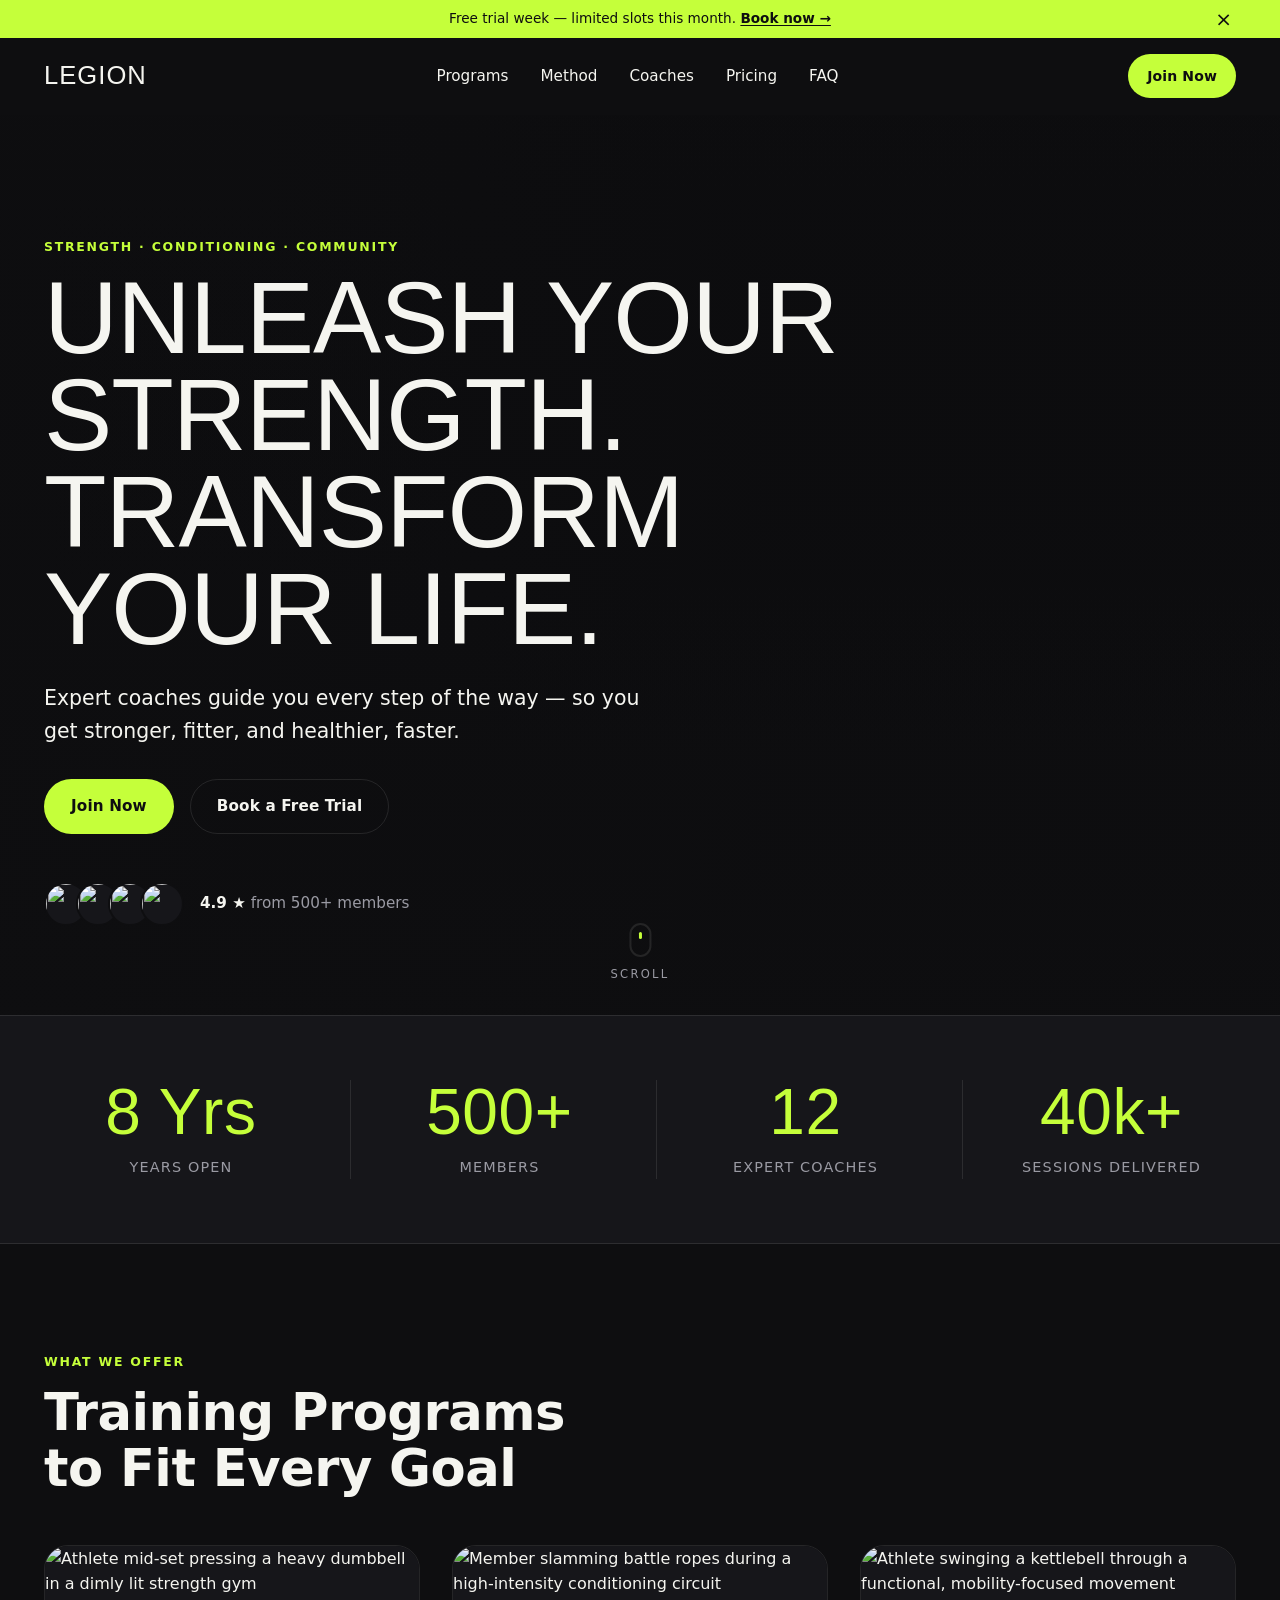
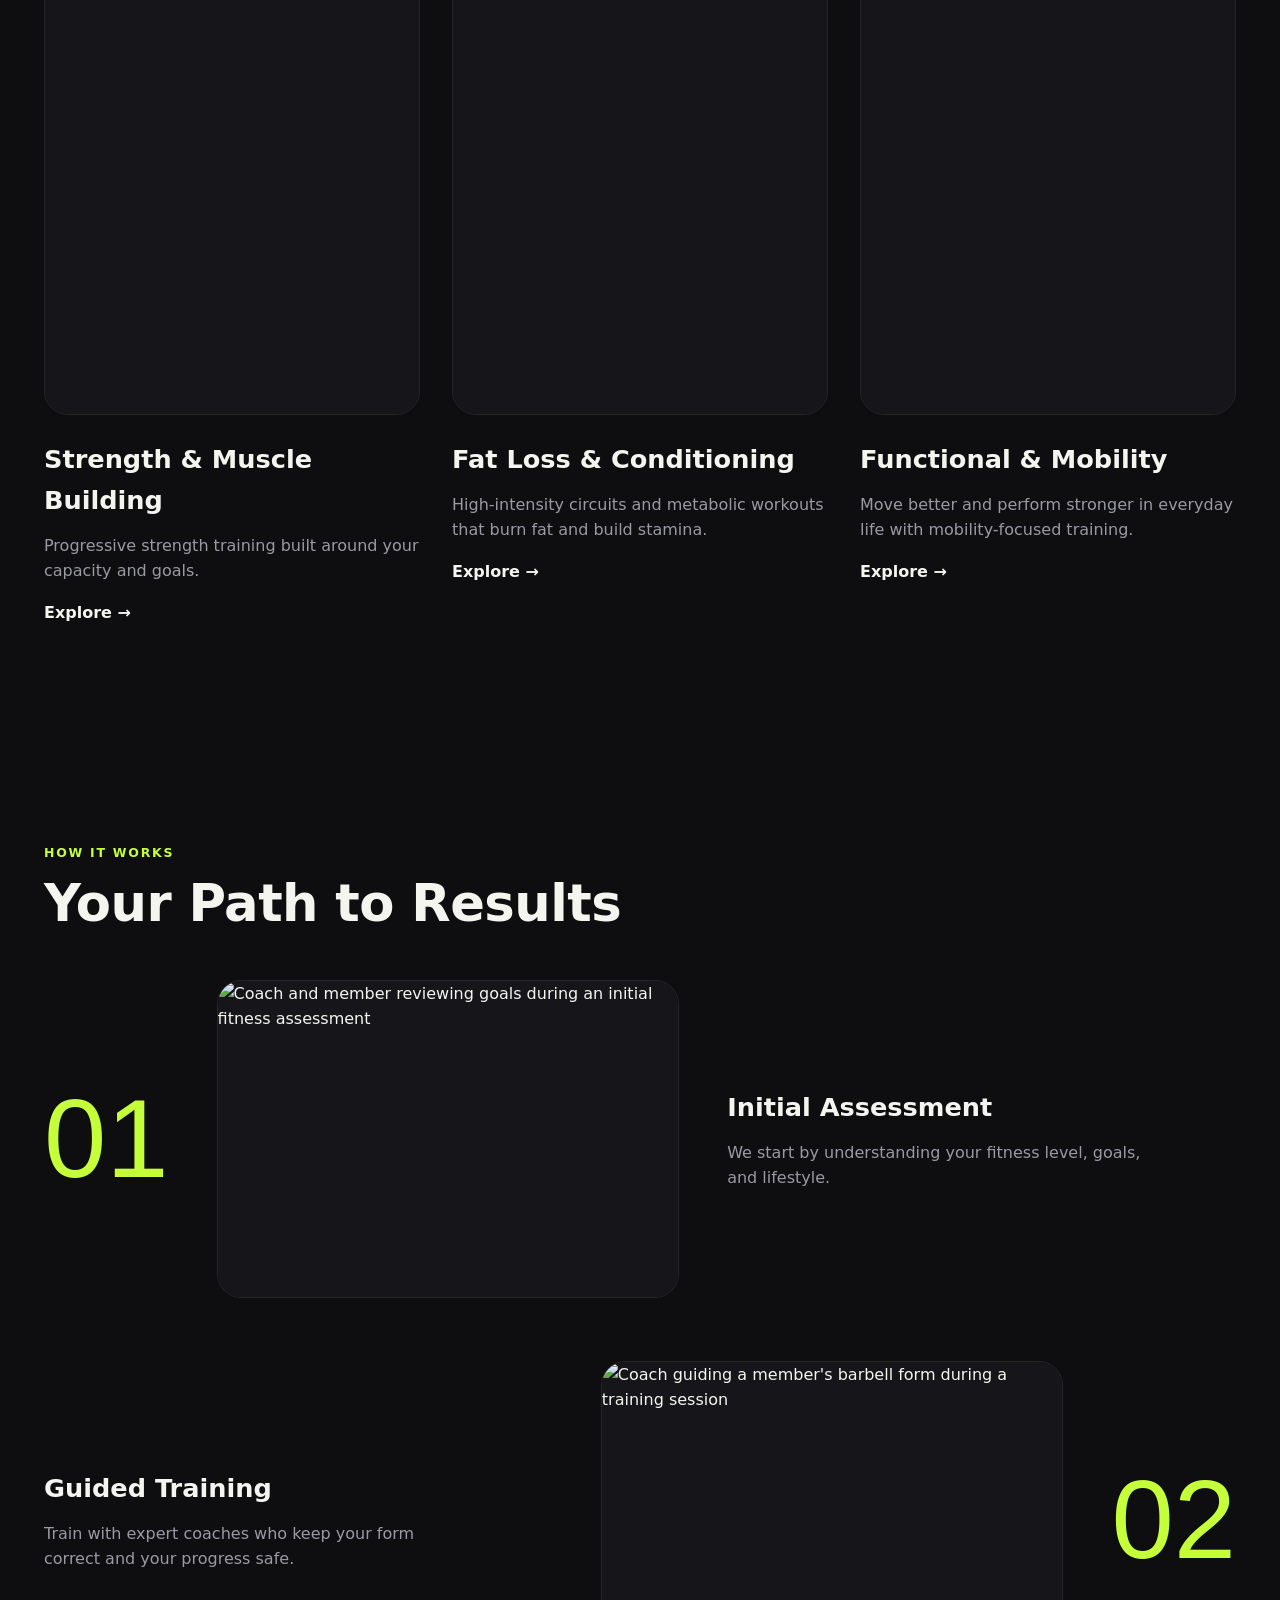
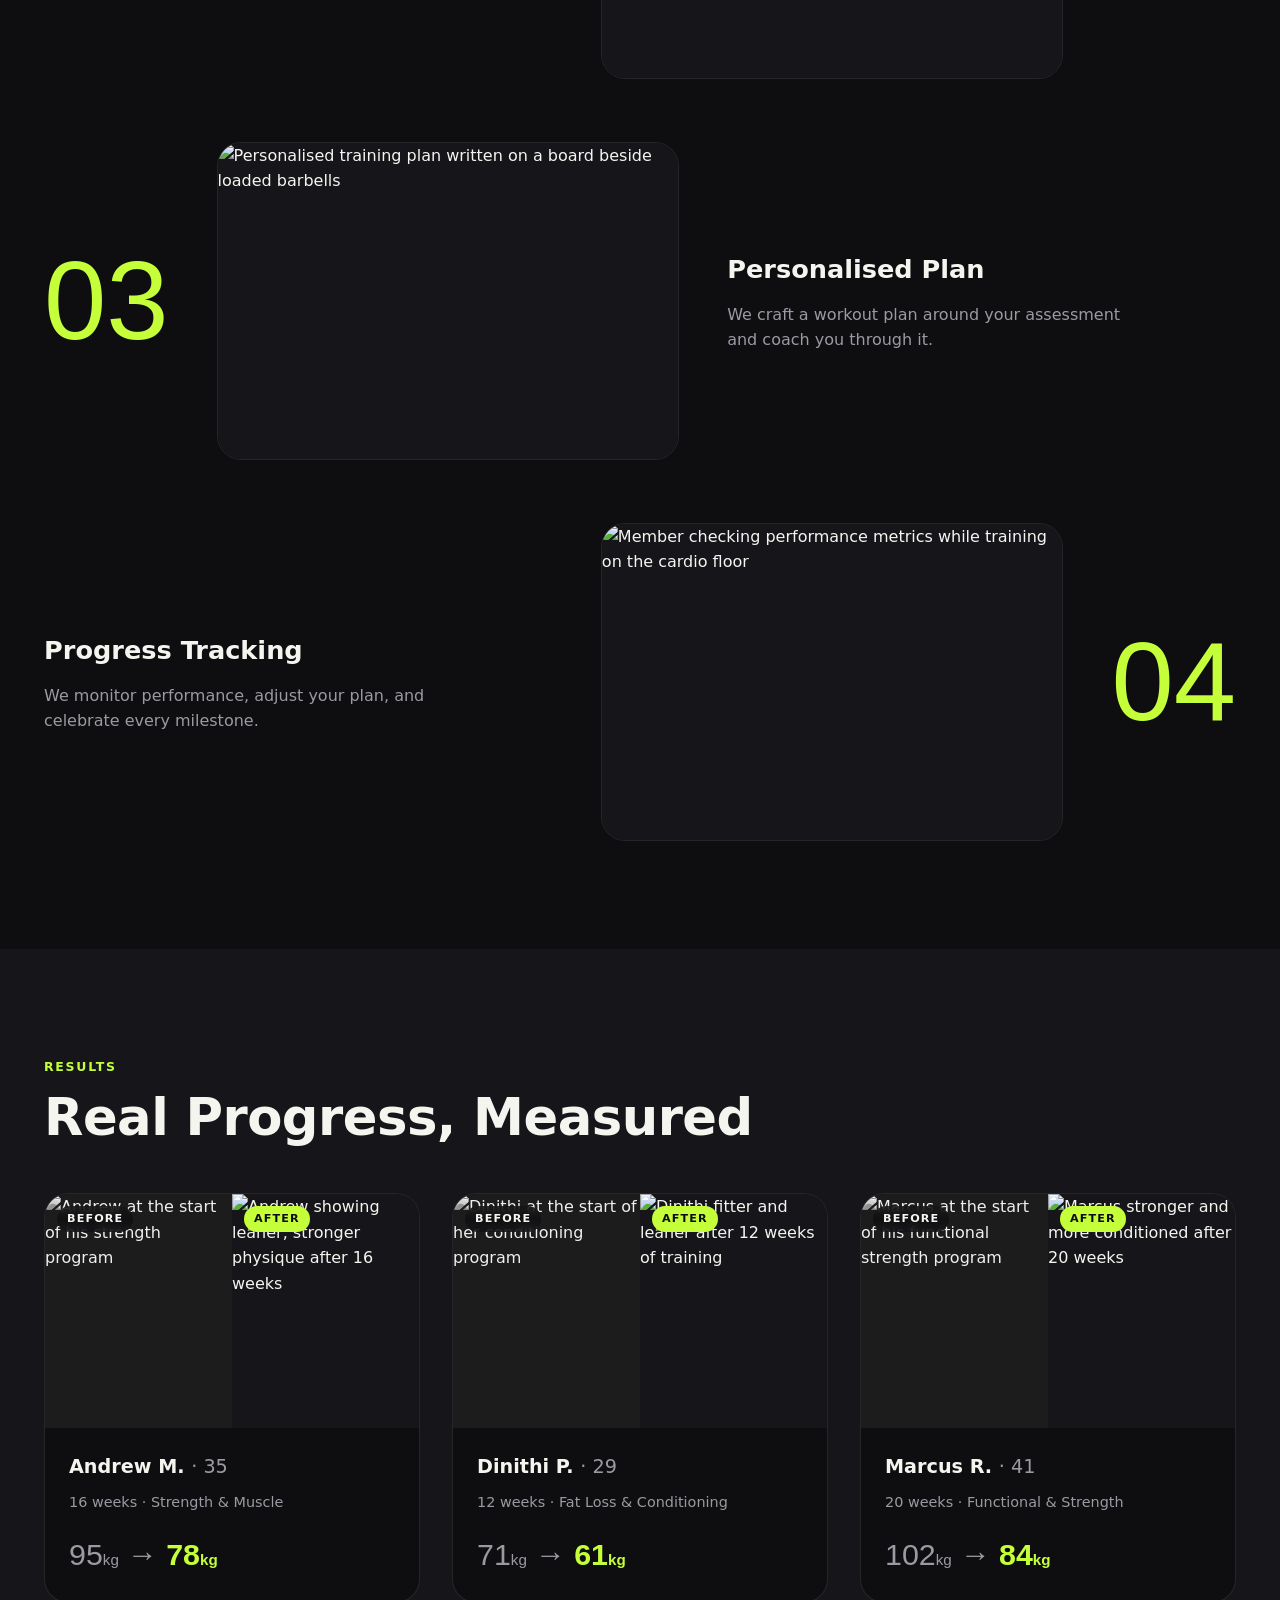
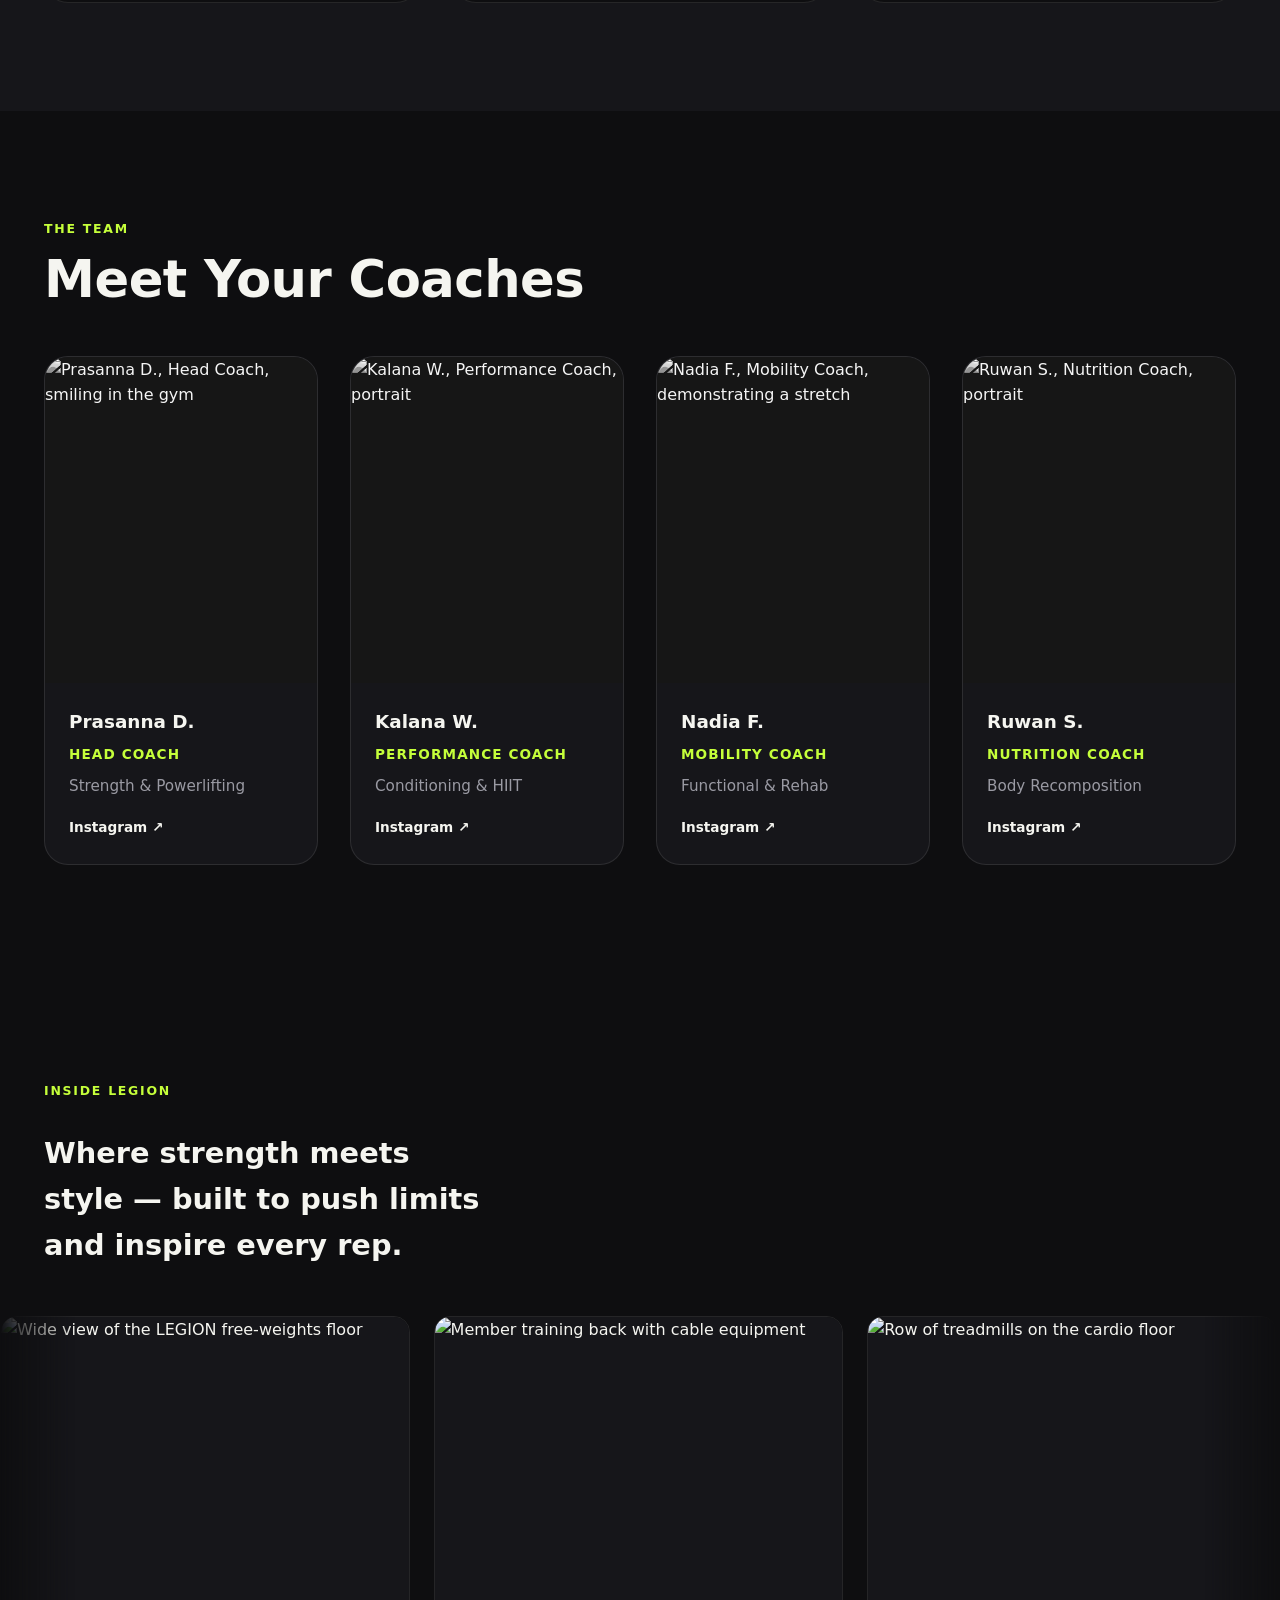
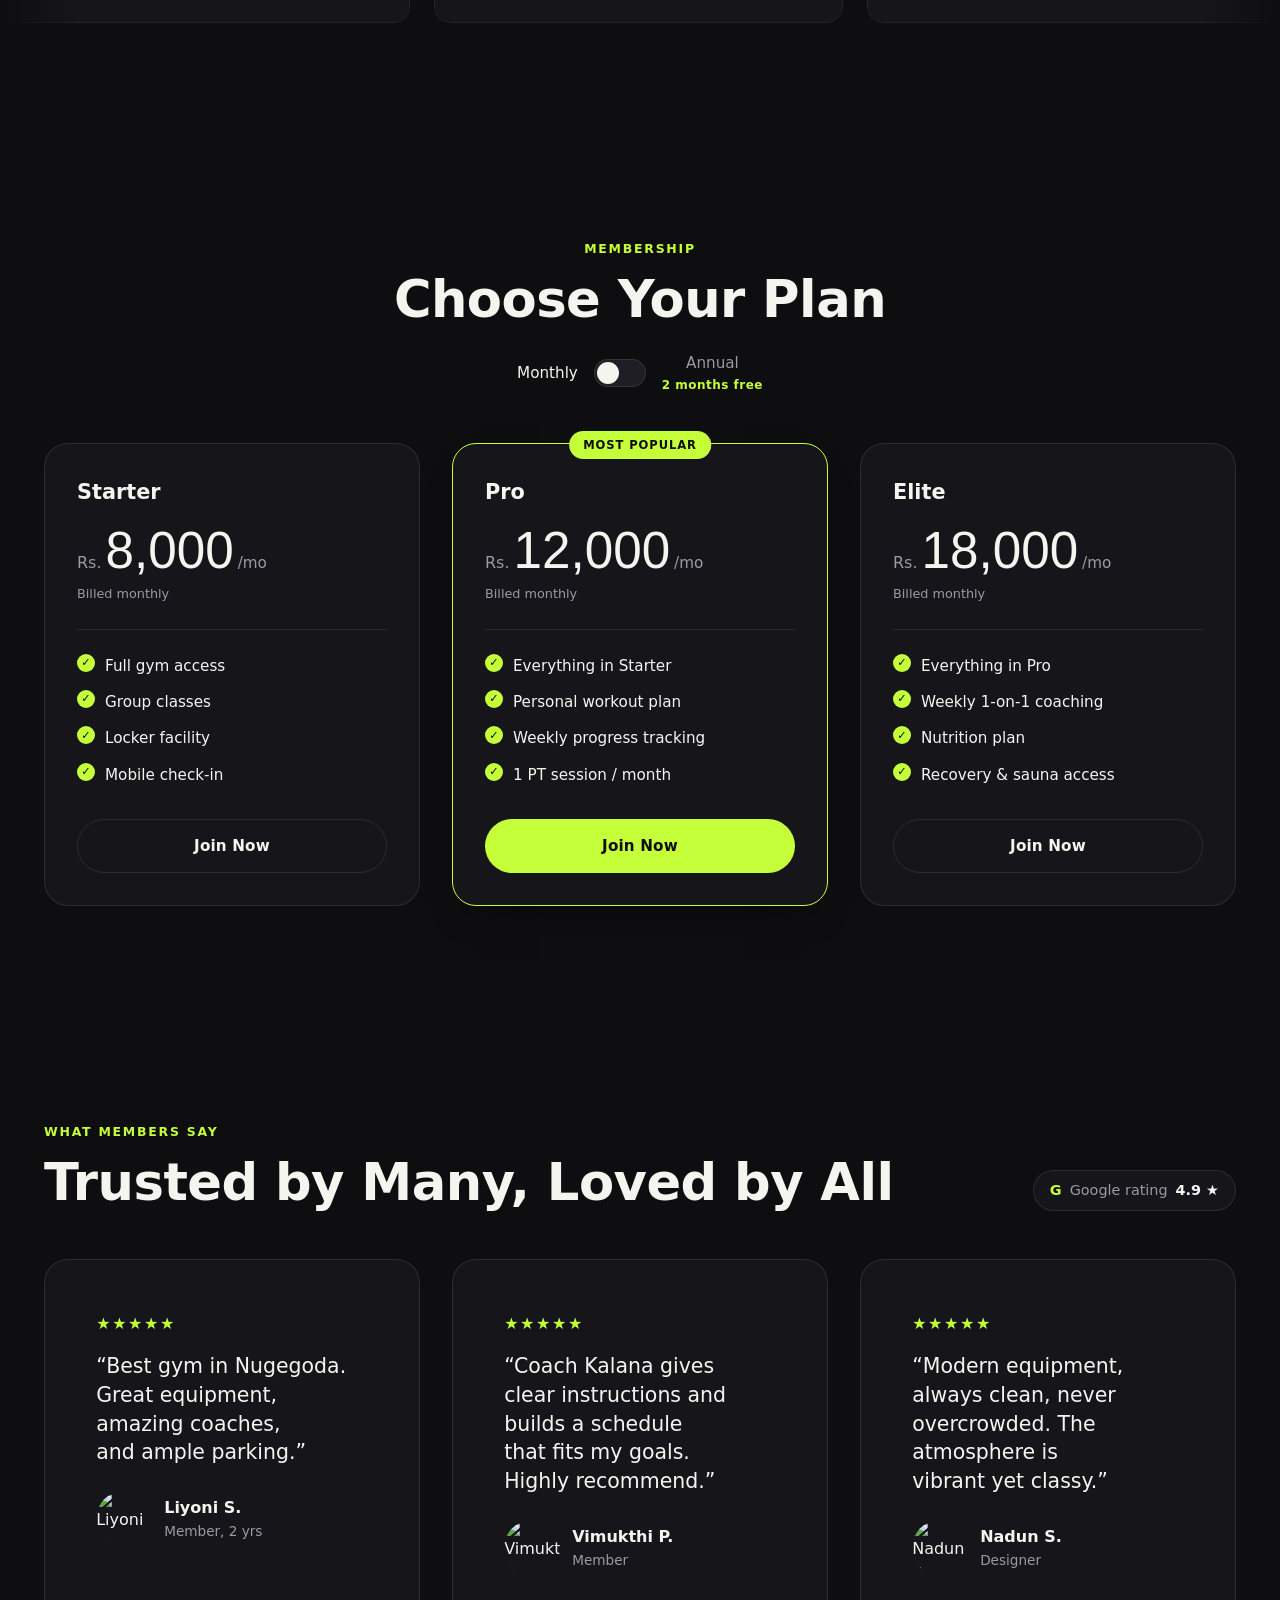
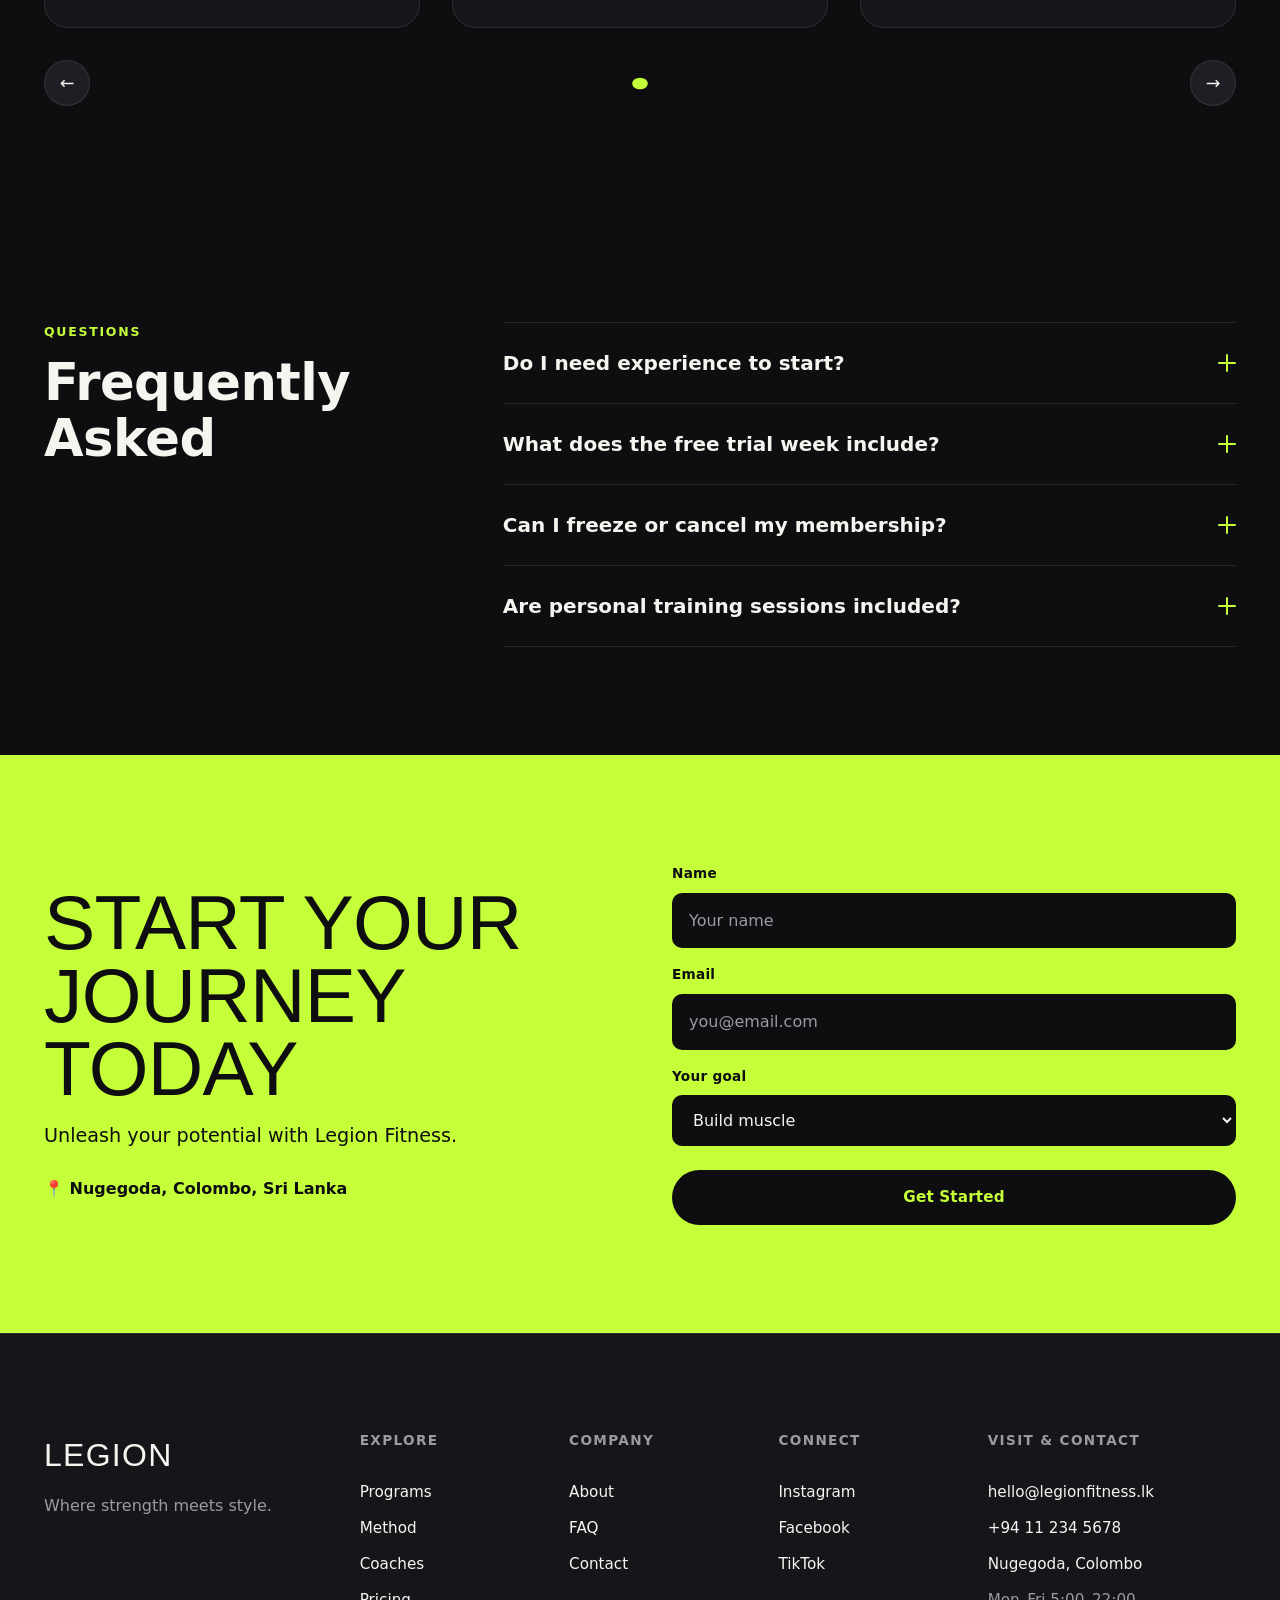
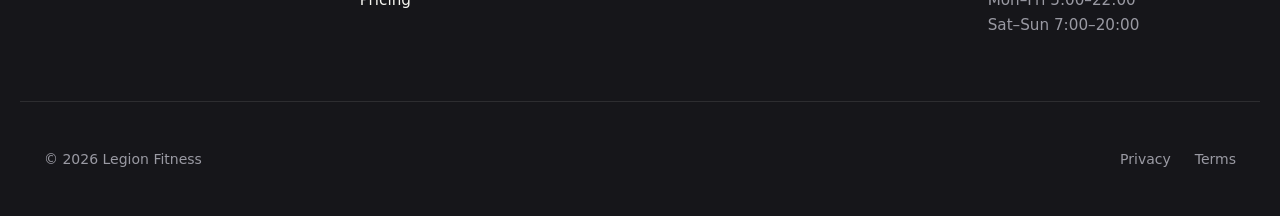
==== commit 2e7ac9aa: "Add LEGION gym landing page + GitHub Pages deploy Replace the old tutorial index.html with a premium" ====
--- a/index.html
+++ b/index.html
@@ -6,6 +6,20 @@
   <meta name="theme-color" content="#0E0E10" />
   <title>LEGION — Strength · Conditioning · Community</title>
   <meta name="description" content="LEGION is a premium strength and conditioning gym in Nugegoda, Colombo. Expert coaches, personalised programs, and a community built to push limits." />
+
+  <!-- Brand favicon -->
+  <link rel="icon" href="favicon.svg" type="image/svg+xml" />
+
+  <!-- Social share (Open Graph + Twitter) — replace og:url with your live domain -->
+  <meta property="og:type" content="website" />
+  <meta property="og:title" content="LEGION — Unleash Your Strength" />
+  <meta property="og:description" content="Premium strength & conditioning gym in Nugegoda, Colombo. Expert coaches, personalised programs, real results." />
+  <meta property="og:image" content="https://images.unsplash.com/photo-1534438327276-14e5300c3a48?auto=format&fit=crop&w=1200&q=80" />
+  <meta property="og:url" content="https://your-domain.example" />
+  <meta name="twitter:card" content="summary_large_image" />
+  <meta name="twitter:title" content="LEGION — Unleash Your Strength" />
+  <meta name="twitter:description" content="Premium strength & conditioning gym in Nugegoda, Colombo. Expert coaches, personalised programs, real results." />
+  <meta name="twitter:image" content="https://images.unsplash.com/photo-1534438327276-14e5300c3a48?auto=format&fit=crop&w=1200&q=80" />
 
   <!-- ============================================================
        FONTS  (swap here to rebrand typography)
--- a/styles.css
+++ b/styles.css
@@ -0,0 +1,798 @@
+/* =============================================================================
+   LEGION — Premium gym landing page
+   styles.css
+
+   This file is also the DESIGN-TOKEN SHEET. Every value below maps 1:1 to a
+   Framer Style. Recolor the whole site by editing --accent alone.
+   ========================================================================== */
+
+/* -----------------------------------------------------------------------------
+   :root — DESIGN TOKENS  (port these directly into Framer Styles)
+   -------------------------------------------------------------------------- */
+:root {
+  /* ---- Color ---------------------------------------------------------- */
+  --bg:         #0E0E10;            /* near-black base / page background      */
+  --bg-elev:    #16161A;            /* elevated cards & sections              */
+  --surface:    #1E1E24;            /* inputs, secondary surfaces             */
+  --text:       #F5F5F0;            /* off-white primary text                 */
+  --text-muted: #9A9AA3;            /* secondary / supporting text            */
+  --accent:     #C5FF3A;            /* VOLT lime — the single signature accent*/
+  --accent-ink: #0E0E10;            /* text/icon color on accent fills        */
+  --border:     rgba(245,245,240,0.10); /* hairline borders                  */
+
+  /* ---- Typography (font families) ------------------------------------- */
+  --font-display: "Anton", Impact, sans-serif;       /* hero + big statements */
+  --font-head:    "Archivo", system-ui, sans-serif;  /* section headings      */
+  --font-body:    "Inter", system-ui, sans-serif;    /* body & UI             */
+
+  /* ---- Fluid type scale (clamp) --------------------------------------- */
+  --fs-display: clamp(3rem, 8vw, 7rem);      /* hero H1                       */
+  --fs-h2:      clamp(2rem, 4vw, 3.25rem);   /* section titles                */
+  --fs-h3:      clamp(1.25rem, 2vw, 1.6rem); /* card titles                   */
+  --fs-body:    clamp(1rem, 1.2vw, 1.125rem);/* body copy                     */
+  --fs-eyebrow: 0.78rem;                      /* eyebrows                      */
+  --fs-step:    clamp(3rem, 9vw, 7rem);       /* big method step numbers       */
+
+  /* ---- Line height ---------------------------------------------------- */
+  --lh-tight: 0.95;   /* display    */
+  --lh-snug:  1.1;    /* headings   */
+  --lh-body:  1.6;    /* body       */
+
+  /* ---- Letter spacing ------------------------------------------------- */
+  --ls-display: -0.01em;
+  --ls-eyebrow: 0.14em;
+
+  /* ---- Spacing scale (px): 4 8 12 16 24 32 48 64 96 128 --------------- */
+  --sp-1: 4px;   --sp-2: 8px;   --sp-3: 12px;  --sp-4: 16px;
+  --sp-6: 24px;  --sp-8: 32px;  --sp-12: 48px; --sp-16: 64px;
+  --sp-24: 96px; --sp-32: 128px;
+
+  /* ---- Section rhythm & layout ---------------------------------------- */
+  --section-pad: clamp(64px, 12vh, 140px);  /* vertical padding per section  */
+  --maxw:        1240px;                     /* max content width             */
+  --gutter:      24px;                       /* page side gutters             */
+
+  /* ---- Radius --------------------------------------------------------- */
+  --r-sm:   10px;
+  --r-md:   16px;
+  --r-lg:   24px;
+  --r-pill: 999px;
+
+  /* ---- Borders & shadow ----------------------------------------------- */
+  --bw: 1px;
+  --shadow-sm: 0 1px 2px rgba(0,0,0,0.4);
+  --shadow-md: 0 18px 40px -24px rgba(0,0,0,0.8);
+
+  /* ---- Motion --------------------------------------------------------- */
+  --dur-1: 200ms;
+  --dur-2: 400ms;
+  --dur-3: 600ms;
+  --ease:  cubic-bezier(0.22, 1, 0.36, 1);
+}
+
+/* -----------------------------------------------------------------------------
+   Base / reset
+   -------------------------------------------------------------------------- */
+*, *::before, *::after { box-sizing: border-box; }
+
+html {
+  scroll-behavior: smooth;
+  -webkit-text-size-adjust: 100%;
+  /* keep section headings clear of the 77px sticky nav on anchor jumps */
+  scroll-padding-top: 92px;
+}
+
+body {
+  margin: 0;
+  background: var(--bg);
+  color: var(--text);
+  font-family: var(--font-body);
+  font-size: var(--fs-body);
+  line-height: var(--lh-body);
+  font-weight: 400;
+  -webkit-font-smoothing: antialiased;
+  text-rendering: optimizeLegibility;
+  overflow-x: hidden;
+}
+
+img, video { display: block; max-width: 100%; height: auto; }
+img { background: var(--bg-elev); }   /* graceful placeholder before load */
+
+a { color: inherit; text-decoration: none; }
+button { font: inherit; cursor: pointer; }
+ul, ol { margin: 0; padding: 0; list-style: none; }
+h1, h2, h3, h4 { margin: 0; }
+
+/* Visible focus for keyboard users (kept off mouse via :focus-visible) */
+:focus-visible {
+  outline: 2px solid var(--accent);
+  outline-offset: 3px;
+  border-radius: 4px;
+}
+
+/* Skip link */
+.skip-link {
+  position: absolute;
+  left: var(--sp-4);
+  top: -100px;
+  z-index: 200;
+  background: var(--accent);
+  color: var(--accent-ink);
+  padding: var(--sp-2) var(--sp-4);
+  border-radius: var(--r-sm);
+  font-weight: 600;
+  transition: top var(--dur-1) var(--ease);
+}
+.skip-link:focus { top: var(--sp-4); }
+
+/* -----------------------------------------------------------------------------
+   Layout helpers
+   -------------------------------------------------------------------------- */
+.container {
+  width: 100%;
+  max-width: var(--maxw);
+  margin-inline: auto;
+  padding-inline: var(--gutter);
+}
+
+.section { padding-block: var(--section-pad); }
+
+.section__head { margin-bottom: var(--sp-12); max-width: 760px; }
+.section__head--row {
+  display: flex; align-items: flex-end; justify-content: space-between;
+  gap: var(--sp-6); flex-wrap: wrap; max-width: none;
+}
+
+.eyebrow {
+  font-family: var(--font-body);
+  font-weight: 600;
+  font-size: var(--fs-eyebrow);
+  letter-spacing: var(--ls-eyebrow);
+  text-transform: uppercase;
+  color: var(--accent);
+  margin: 0 0 var(--sp-3);
+}
+
+.section__title {
+  font-family: var(--font-head);
+  font-weight: 700;
+  font-size: var(--fs-h2);
+  line-height: var(--lh-snug);
+  letter-spacing: -0.01em;
+  text-wrap: balance;
+}
+
+/* -----------------------------------------------------------------------------
+   Buttons
+   -------------------------------------------------------------------------- */
+.btn {
+  --btn-pad-y: 14px;
+  --btn-pad-x: 26px;
+  display: inline-flex;
+  align-items: center;
+  justify-content: center;
+  gap: var(--sp-2);
+  padding: var(--btn-pad-y) var(--btn-pad-x);
+  border-radius: var(--r-pill);
+  border: var(--bw) solid transparent;
+  font-family: var(--font-body);
+  font-weight: 600;
+  font-size: 0.95rem;
+  letter-spacing: 0.01em;
+  white-space: nowrap;
+  transition: transform var(--dur-1) var(--ease),
+              background var(--dur-1) var(--ease),
+              color var(--dur-1) var(--ease),
+              border-color var(--dur-1) var(--ease);
+}
+.btn:hover { transform: translateY(-2px); }
+.btn:active { transform: translateY(0); }
+.btn--sm { --btn-pad-y: 10px; --btn-pad-x: 18px; font-size: 0.875rem; }
+
+.btn--accent { background: var(--accent); color: var(--accent-ink); }
+/* derive hover from --accent so the site stays rebrandable via one variable */
+.btn--accent:hover { filter: brightness(1.08); }
+
+.btn--ghost {
+  background: transparent;
+  color: var(--text);
+  border-color: var(--border);
+}
+.btn--ghost:hover { border-color: var(--text); background: rgba(245,245,240,0.04); }
+
+/* Accent text link with sliding underline */
+.link-accent {
+  display: inline-block;
+  font-weight: 600;
+  color: var(--text);
+  position: relative;
+  padding-bottom: 2px;
+}
+.link-accent::after {
+  content: "";
+  position: absolute; left: 0; bottom: 0;
+  width: 100%; height: 2px;
+  background: var(--accent);
+  transform: scaleX(0); transform-origin: left;
+  transition: transform var(--dur-2) var(--ease);
+}
+.link-accent:hover { color: var(--accent); }
+.link-accent:hover::after { transform: scaleX(1); }
+
+/* -----------------------------------------------------------------------------
+   0 · Announcement bar
+   -------------------------------------------------------------------------- */
+.announce {
+  background: var(--accent);
+  color: var(--accent-ink);
+  font-size: 0.85rem;
+  font-weight: 500;
+}
+.announce.is-hidden { display: none; }
+.announce__inner {
+  max-width: var(--maxw);
+  margin-inline: auto;
+  padding: 8px var(--gutter);
+  display: flex; align-items: center; justify-content: center;
+  gap: var(--sp-3); position: relative;
+}
+.announce__text { margin: 0; }
+.announce__link { font-weight: 700; text-decoration: underline; text-underline-offset: 2px; }
+.announce__close {
+  position: absolute; right: var(--gutter);
+  background: none; border: 0; color: var(--accent-ink);
+  font-size: 1.25rem; line-height: 1; padding: 4px; border-radius: var(--r-sm);
+}
+.announce__close:hover { opacity: 0.7; }
+
+/* -----------------------------------------------------------------------------
+   1 · Navbar
+   -------------------------------------------------------------------------- */
+.nav {
+  position: sticky; top: 0; z-index: 100;
+  transition: background var(--dur-2) var(--ease),
+              border-color var(--dur-2) var(--ease),
+              backdrop-filter var(--dur-2) var(--ease);
+  border-bottom: var(--bw) solid transparent;
+}
+.nav.is-solid {
+  background: rgba(22,22,26,0.85);
+  backdrop-filter: blur(12px);
+  border-bottom-color: var(--border);
+}
+.nav__inner {
+  max-width: var(--maxw);
+  margin-inline: auto;
+  padding: var(--sp-4) var(--gutter);
+  display: flex; align-items: center; justify-content: space-between;
+  gap: var(--sp-6);
+}
+.nav__brand {
+  font-family: var(--font-display);
+  font-size: 1.6rem;
+  letter-spacing: 0.04em;
+  text-transform: uppercase;
+}
+.nav__links {
+  display: flex; gap: var(--sp-8);
+  margin-inline: auto;
+}
+.nav__links a {
+  font-size: 0.95rem; font-weight: 500; color: var(--text);
+  position: relative; padding: 4px 0;
+}
+.nav__links a::after {
+  content: ""; position: absolute; left: 0; bottom: -2px;
+  width: 100%; height: 2px; background: var(--accent);
+  transform: scaleX(0); transform-origin: left;
+  transition: transform var(--dur-1) var(--ease);
+}
+.nav__links a:hover::after { transform: scaleX(1); }
+.nav__actions { display: flex; align-items: center; gap: var(--sp-3); }
+
+/* Hamburger */
+.nav__burger {
+  display: none;
+  flex-direction: column; gap: 5px;
+  background: none; border: 0; padding: 8px;
+}
+.nav__burger span {
+  width: 24px; height: 2px; background: var(--text);
+  border-radius: 2px; transition: transform var(--dur-2) var(--ease), opacity var(--dur-1) var(--ease);
+}
+.nav__burger.is-open span:nth-child(1) { transform: translateY(7px) rotate(45deg); }
+.nav__burger.is-open span:nth-child(2) { opacity: 0; }
+.nav__burger.is-open span:nth-child(3) { transform: translateY(-7px) rotate(-45deg); }
+
+/* -----------------------------------------------------------------------------
+   Mobile full-screen menu
+   -------------------------------------------------------------------------- */
+.menu {
+  position: fixed; inset: 0; z-index: 90;
+  background: var(--bg);
+  display: flex; flex-direction: column;
+  align-items: center; justify-content: center;
+  gap: var(--sp-12);
+  opacity: 0; visibility: hidden;
+  transform: translateY(-12px);
+  transition: opacity var(--dur-2) var(--ease),
+              transform var(--dur-2) var(--ease),
+              visibility var(--dur-2);
+}
+.menu.is-open { opacity: 1; visibility: visible; transform: translateY(0); }
+.menu__nav { display: flex; flex-direction: column; align-items: center; gap: var(--sp-6); }
+.menu__nav a {
+  font-family: var(--font-head); font-weight: 600;
+  font-size: clamp(1.6rem, 7vw, 2.4rem);
+}
+.menu__nav a:hover { color: var(--accent); }
+.menu__cta { font-family: var(--font-body); font-size: 1rem; margin-top: var(--sp-4); }
+.menu__meta { color: var(--text-muted); font-size: 0.9rem; }
+
+/* -----------------------------------------------------------------------------
+   2 · Hero
+   -------------------------------------------------------------------------- */
+.hero {
+  position: relative;
+  min-height: 100svh;
+  display: flex; align-items: center;
+  padding-block: var(--sp-24) var(--sp-16);
+  overflow: hidden;
+}
+.hero__media {
+  position: absolute; inset: 0; z-index: 0;
+  /* poster image is the background fallback — stays visible even if the
+     <video> fails to load and is hidden by script.js */
+  background: #0b0b0d center/cover no-repeat
+              url("https://images.unsplash.com/photo-1534438327276-14e5300c3a48?auto=format&fit=crop&w=1920&q=70");
+}
+.hero__video {
+  width: 100%; height: 100%;
+  object-fit: cover;
+}
+.hero__overlay {
+  position: absolute; inset: 0;
+  background:
+    linear-gradient(180deg, rgba(14,14,16,0.55) 0%, rgba(14,14,16,0.35) 35%, rgba(14,14,16,0.92) 100%),
+    linear-gradient(90deg, rgba(14,14,16,0.7) 0%, rgba(14,14,16,0.1) 60%);
+}
+.hero__content {
+  position: relative; z-index: 1;
+  max-width: var(--maxw); width: 100%;
+  margin-inline: auto;
+  padding-inline: var(--gutter);
+}
+.hero__eyebrow { color: var(--accent); }
+.hero__title {
+  font-family: var(--font-display);
+  font-weight: 400;
+  font-size: var(--fs-display);
+  line-height: var(--lh-tight);
+  letter-spacing: var(--ls-display);
+  text-transform: uppercase;
+  text-wrap: balance;
+  margin: 0 0 var(--sp-6);
+  max-width: 14ch;
+}
+.hero__sub {
+  max-width: 48ch;
+  color: var(--text);
+  font-size: clamp(1.05rem, 1.6vw, 1.3rem);
+  margin: 0 0 var(--sp-8);
+}
+.hero__actions { display: flex; flex-wrap: wrap; gap: var(--sp-4); margin-bottom: var(--sp-12); }
+
+.hero__trust { display: flex; align-items: center; gap: var(--sp-4); }
+.avatars { display: flex; }
+.avatars__img {
+  width: 44px; height: 44px; border-radius: 50%;
+  object-fit: cover; border: 2px solid var(--bg);
+  margin-left: -12px;
+}
+.avatars__img:first-child { margin-left: 0; }
+.hero__rating { margin: 0; color: var(--text-muted); font-size: 0.95rem; }
+.hero__rating strong { color: var(--text); }
+
+.hero__cue {
+  position: absolute; left: 50%; bottom: var(--sp-8); z-index: 1;
+  transform: translateX(-50%);
+  display: flex; flex-direction: column; align-items: center; gap: var(--sp-2);
+  font-size: 0.72rem; letter-spacing: 0.2em; text-transform: uppercase;
+  color: var(--text-muted);
+}
+.hero__cue-dot {
+  width: 22px; height: 34px; border: 2px solid var(--border); border-radius: var(--r-pill);
+  position: relative;
+}
+.hero__cue-dot::after {
+  content: ""; position: absolute; left: 50%; top: 7px;
+  width: 3px; height: 7px; border-radius: 2px; background: var(--accent);
+  transform: translateX(-50%);
+  animation: cue 1.6s var(--ease) infinite;
+}
+@keyframes cue { 0%{opacity:0;transform:translate(-50%,0)} 40%{opacity:1} 100%{opacity:0;transform:translate(-50%,12px)} }
+
+/* -----------------------------------------------------------------------------
+   3 · Stats strip
+   -------------------------------------------------------------------------- */
+.stats { background: var(--bg-elev); border-block: var(--bw) solid var(--border); }
+.stats__grid {
+  display: grid; grid-template-columns: repeat(4, 1fr);
+  gap: var(--sp-8); padding-block: var(--sp-16);
+}
+.stat { text-align: center; border-left: var(--bw) solid var(--border); padding-left: var(--sp-6); }
+.stat:first-child { border-left: 0; padding-left: 0; }
+.stat__num {
+  display: block;
+  font-family: var(--font-display);
+  font-size: clamp(2.6rem, 5vw, 4.2rem);
+  line-height: 1;
+  color: var(--accent);
+  letter-spacing: 0.01em;
+}
+.stat__label { display: block; margin-top: var(--sp-3); color: var(--text-muted); font-size: 0.9rem;
+  text-transform: uppercase; letter-spacing: 0.08em; }
+
+/* -----------------------------------------------------------------------------
+   Card grids (shared)
+   -------------------------------------------------------------------------- */
+.cards { display: grid; gap: var(--sp-8); grid-template-columns: repeat(3, 1fr); }
+.cards--4 { grid-template-columns: repeat(4, 1fr); }
+.cards--3 { grid-template-columns: repeat(3, 1fr); }
+
+/* -----------------------------------------------------------------------------
+   4 · Programs
+   -------------------------------------------------------------------------- */
+.card { display: flex; flex-direction: column; }
+.card__media {
+  display: block; overflow: hidden;
+  border-radius: var(--r-lg);
+  aspect-ratio: 4 / 5;
+  border: var(--bw) solid var(--border);
+}
+.card__media img { width: 100%; height: 100%; object-fit: cover;
+  transition: transform var(--dur-3) var(--ease); }
+.card:hover .card__media img { transform: scale(1.06); }
+.card__body { padding: var(--sp-6) 0 0; }
+.card__title { font-family: var(--font-head); font-weight: 600; font-size: var(--fs-h3); }
+.card__desc { color: var(--text-muted); margin: var(--sp-3) 0 var(--sp-4); }
+
+/* -----------------------------------------------------------------------------
+   5 · Method steps (staggered)
+   -------------------------------------------------------------------------- */
+.steps { display: flex; flex-direction: column; gap: clamp(40px, 7vh, 96px); }
+.step {
+  display: grid;
+  grid-template-columns: auto 1fr 1.1fr;
+  align-items: center;
+  gap: var(--sp-12);
+}
+.step:nth-child(even) { direction: rtl; }
+.step:nth-child(even) > * { direction: ltr; }
+.step__num {
+  font-family: var(--font-display);
+  font-size: var(--fs-step);
+  line-height: 0.8;
+  color: var(--accent);
+  -webkit-text-stroke: 0;
+}
+.step__media { border-radius: var(--r-lg); overflow: hidden; border: var(--bw) solid var(--border); aspect-ratio: 16/11; }
+.step__media img { width: 100%; height: 100%; object-fit: cover; }
+.step__title { font-family: var(--font-head); font-weight: 700; font-size: var(--fs-h3); margin-bottom: var(--sp-3); }
+.step__text p { color: var(--text-muted); margin: 0; max-width: 42ch; }
+
+/* -----------------------------------------------------------------------------
+   6 · Results
+   -------------------------------------------------------------------------- */
+.results { background: var(--bg-elev); }
+.result {
+  background: var(--bg); border: var(--bw) solid var(--border);
+  border-radius: var(--r-lg); overflow: hidden;
+  transition: transform var(--dur-2) var(--ease), border-color var(--dur-2) var(--ease);
+}
+.result:hover { transform: translateY(-4px); border-color: rgba(197,255,58,0.4); }
+.result__media { display: grid; grid-template-columns: 1fr 1fr; }
+.ba { position: relative; margin: 0; aspect-ratio: 4/5; overflow: hidden; }
+.ba img { width: 100%; height: 100%; object-fit: cover; }
+.ba:first-child img { filter: grayscale(1) contrast(0.95); }
+.ba__tag {
+  position: absolute; left: var(--sp-3); top: var(--sp-3);
+  font-size: 0.7rem; font-weight: 600; letter-spacing: 0.1em; text-transform: uppercase;
+  background: rgba(14,14,16,0.75); color: var(--text);
+  padding: 4px 10px; border-radius: var(--r-pill); backdrop-filter: blur(4px);
+}
+.ba__tag--after { background: var(--accent); color: var(--accent-ink); }
+.result__body { padding: var(--sp-6); }
+.result__name { font-family: var(--font-head); font-weight: 700; font-size: 1.2rem; }
+.result__name span { color: var(--text-muted); font-weight: 400; }
+.result__meta { color: var(--text-muted); font-size: 0.9rem; margin: var(--sp-2) 0 var(--sp-4); }
+.result__metric { font-family: var(--font-display); font-size: 1.9rem; margin: 0; color: var(--text-muted); }
+.result__metric small { font-size: 0.5em; }
+.result__metric strong { color: var(--accent); }
+
+/* -----------------------------------------------------------------------------
+   7 · Coaches
+   -------------------------------------------------------------------------- */
+.coach {
+  border: var(--bw) solid var(--border); border-radius: var(--r-lg);
+  overflow: hidden; background: var(--bg-elev);
+}
+.coach__media { aspect-ratio: 5/6; overflow: hidden; }
+.coach__media img {
+  width: 100%; height: 100%; object-fit: cover;
+  filter: grayscale(1);
+  transition: filter var(--dur-3) var(--ease), transform var(--dur-3) var(--ease);
+}
+.coach:hover .coach__media img { filter: grayscale(0); transform: scale(1.04); }
+.coach__body { padding: var(--sp-6); }
+.coach__name { font-family: var(--font-head); font-weight: 700; font-size: 1.15rem; }
+.coach__role { color: var(--accent); font-size: 0.85rem; font-weight: 600;
+  text-transform: uppercase; letter-spacing: 0.08em; margin: var(--sp-2) 0; }
+.coach__spec { color: var(--text-muted); font-size: 0.95rem; margin: 0 0 var(--sp-4); }
+.coach__ig { font-size: 0.85rem; font-weight: 600; color: var(--text); }
+.coach__ig:hover { color: var(--accent); }
+
+/* -----------------------------------------------------------------------------
+   8 · Gallery marquee
+   -------------------------------------------------------------------------- */
+.gallery__caption { font-family: var(--font-head); font-weight: 600;
+  font-size: clamp(1.2rem, 2.4vw, 1.8rem); color: var(--text); max-width: 26ch; text-wrap: balance; }
+.marquee { overflow: hidden; -webkit-mask-image: linear-gradient(90deg, transparent, #000 6%, #000 94%, transparent);
+  mask-image: linear-gradient(90deg, transparent, #000 6%, #000 94%, transparent); }
+.marquee__track {
+  display: flex; gap: var(--sp-6); width: max-content;
+  animation: marquee 44s linear infinite;
+}
+.marquee:hover .marquee__track { animation-play-state: paused; }
+.marquee__item { margin: 0; flex: 0 0 auto; width: clamp(260px, 32vw, 420px);
+  aspect-ratio: 4/3; border-radius: var(--r-md); overflow: hidden; border: var(--bw) solid var(--border); }
+.marquee__item img { width: 100%; height: 100%; object-fit: cover; }
+@keyframes marquee { from { transform: translateX(0); } to { transform: translateX(-50%); } }
+
+/* -----------------------------------------------------------------------------
+   9 · Pricing
+   -------------------------------------------------------------------------- */
+.pricing .section__head { max-width: none; text-align: center; display: flex;
+  flex-direction: column; align-items: center; }
+
+/* Toggle */
+.toggle { display: inline-flex; align-items: center; gap: var(--sp-4); margin-top: var(--sp-6); }
+.toggle__opt { color: var(--text-muted); font-weight: 500; font-size: 0.95rem; transition: color var(--dur-1) var(--ease); }
+.toggle__opt.is-active { color: var(--text); }
+.toggle__save { color: var(--accent); font-style: normal; font-size: 0.75rem; font-weight: 600;
+  display: block; letter-spacing: 0.04em; }
+.toggle__switch {
+  width: 52px; height: 28px; border-radius: var(--r-pill);
+  background: var(--surface); border: var(--bw) solid var(--border); position: relative;
+  transition: background var(--dur-1) var(--ease);
+}
+.toggle__switch[aria-checked="true"] { background: var(--accent); }
+.toggle__knob {
+  position: absolute; top: 2px; left: 2px;
+  width: 22px; height: 22px; border-radius: 50%; background: var(--text);
+  transition: transform var(--dur-2) var(--ease), background var(--dur-1) var(--ease);
+}
+.toggle__switch[aria-checked="true"] .toggle__knob { transform: translateX(24px); background: var(--accent-ink); }
+
+.plans { align-items: stretch; }
+.plan {
+  position: relative;
+  background: var(--bg-elev); border: var(--bw) solid var(--border);
+  border-radius: var(--r-lg); padding: var(--sp-8);
+  display: flex; flex-direction: column;
+  transition: transform var(--dur-2) var(--ease), border-color var(--dur-2) var(--ease);
+}
+.plan:hover { transform: translateY(-4px); }
+.plan--featured { border-color: var(--accent); box-shadow: var(--shadow-md); }
+.plan__ribbon {
+  position: absolute; top: -13px; left: 50%; transform: translateX(-50%);
+  background: var(--accent); color: var(--accent-ink);
+  font-size: 0.72rem; font-weight: 700; text-transform: uppercase; letter-spacing: 0.08em;
+  padding: 5px 14px; border-radius: var(--r-pill);
+}
+.plan__name { font-family: var(--font-head); font-weight: 700; font-size: 1.3rem; }
+.plan__price { margin: var(--sp-4) 0 0; display: flex; align-items: baseline; gap: 4px; flex-wrap: wrap; }
+.plan__currency { color: var(--text-muted); font-size: 1rem; }
+.plan__amount { font-family: var(--font-display); font-size: clamp(2.4rem, 4vw, 3.2rem); line-height: 1; color: var(--text); }
+.plan__period { color: var(--text-muted); font-size: 0.95rem; }
+.plan__note { color: var(--text-muted); font-size: 0.8rem; min-height: 1.2em; margin: var(--sp-2) 0 0; }
+.plan__features {
+  display: flex; flex-direction: column; gap: var(--sp-3);
+  margin: var(--sp-6) 0 var(--sp-8); padding-top: var(--sp-6);
+  border-top: var(--bw) solid var(--border);
+}
+.plan__features li { position: relative; padding-left: 28px; color: var(--text); font-size: 0.95rem; }
+.plan__features li::before {
+  content: "✓"; position: absolute; left: 0; top: 0;
+  color: var(--accent-ink); background: var(--accent);
+  width: 18px; height: 18px; border-radius: 50%;
+  display: grid; place-items: center; font-size: 0.7rem; font-weight: 700;
+}
+.plan__cta { margin-top: auto; width: 100%; }
+
+/* -----------------------------------------------------------------------------
+   10 · Testimonials slider
+   -------------------------------------------------------------------------- */
+.gbadge { display: inline-flex; align-items: center; gap: var(--sp-2);
+  background: var(--bg-elev); border: var(--bw) solid var(--border);
+  border-radius: var(--r-pill); padding: 8px 16px; font-size: 0.9rem; color: var(--text-muted); margin: 0; }
+.gbadge strong { color: var(--text); }
+.gbadge__g { font-weight: 700; color: var(--accent); font-family: var(--font-head); }
+
+.slider__viewport { overflow: hidden; }
+.slider__track {
+  display: flex;
+  transition: transform var(--dur-3) var(--ease);
+}
+.tcard {
+  flex: 0 0 100%;
+  background: var(--bg-elev); border: var(--bw) solid var(--border);
+  border-radius: var(--r-lg); padding: clamp(28px, 4vw, 56px);
+}
+@media (min-width: 760px) { .tcard { flex-basis: calc((100% - var(--sp-8)) / 2); margin-right: var(--sp-8); } }
+@media (min-width: 1024px) { .tcard { flex-basis: calc((100% - 2 * var(--sp-8)) / 3); } }
+.tcard:last-child { margin-right: 0; }
+.stars { color: var(--accent); letter-spacing: 0.1em; margin-bottom: var(--sp-4); }
+.tcard__quote { font-family: var(--font-head); font-weight: 500; font-size: clamp(1.05rem, 1.6vw, 1.3rem);
+  line-height: 1.4; margin: 0 0 var(--sp-6); text-wrap: balance; }
+.tcard__person { display: flex; align-items: center; gap: var(--sp-3); }
+.tcard__person img { width: 56px; height: 56px; border-radius: 50%; object-fit: cover; }
+.tcard__name { font-weight: 600; margin: 0; }
+.tcard__role { color: var(--text-muted); font-size: 0.85rem; margin: 0; }
+
+.slider__controls { display: flex; align-items: center; gap: var(--sp-4); margin-top: var(--sp-8); }
+.slider__btn {
+  width: 46px; height: 46px; border-radius: 50%;
+  background: var(--surface); border: var(--bw) solid var(--border); color: var(--text);
+  font-size: 1.1rem; transition: background var(--dur-1) var(--ease), border-color var(--dur-1) var(--ease);
+}
+.slider__btn:hover { border-color: var(--accent); color: var(--accent); }
+.slider__dots { display: flex; gap: var(--sp-2); margin-inline: auto; }
+.slider__dots button {
+  width: 9px; height: 9px; border-radius: 50%; border: 0; background: var(--surface);
+  transition: background var(--dur-1) var(--ease), transform var(--dur-1) var(--ease);
+}
+.slider__dots button[aria-selected="true"] { background: var(--accent); transform: scale(1.3); }
+
+/* -----------------------------------------------------------------------------
+   11 · FAQ accordion
+   -------------------------------------------------------------------------- */
+.faq__layout { display: grid; grid-template-columns: 0.7fr 1.3fr; gap: var(--sp-16); align-items: start; }
+.faq__head { margin-bottom: 0; }
+.acc__item { border-bottom: var(--bw) solid var(--border); }
+.acc__item:first-child { border-top: var(--bw) solid var(--border); }
+.acc__trigger {
+  width: 100%; background: none; border: 0; color: var(--text);
+  font-family: var(--font-head); font-weight: 600; font-size: clamp(1.05rem, 1.6vw, 1.25rem);
+  text-align: left; padding: var(--sp-6) 0;
+  display: flex; align-items: center; justify-content: space-between; gap: var(--sp-4);
+}
+.acc__icon { position: relative; width: 18px; height: 18px; flex: 0 0 auto; }
+.acc__icon::before, .acc__icon::after {
+  content: ""; position: absolute; background: var(--accent); border-radius: 2px;
+  top: 50%; left: 50%; transform: translate(-50%, -50%);
+}
+.acc__icon::before { width: 18px; height: 2px; }
+.acc__icon::after { width: 2px; height: 18px; transition: transform var(--dur-2) var(--ease); }
+.acc__trigger[aria-expanded="true"] .acc__icon::after { transform: translate(-50%, -50%) scaleY(0); }
+.acc__panel {
+  overflow: hidden; max-height: 0;
+  transition: max-height var(--dur-3) var(--ease);
+}
+.acc__panel p { color: var(--text-muted); margin: 0 0 var(--sp-6); max-width: 60ch; }
+
+/* -----------------------------------------------------------------------------
+   12 · Final CTA band
+   -------------------------------------------------------------------------- */
+.cta { background: var(--accent); color: var(--accent-ink); padding-block: var(--section-pad); }
+.cta__inner { display: grid; grid-template-columns: 1fr 1fr; gap: var(--sp-16); align-items: center; }
+.cta__title { font-family: var(--font-display); font-weight: 400; text-transform: uppercase;
+  font-size: clamp(2.4rem, 6vw, 5rem); line-height: var(--lh-tight); letter-spacing: var(--ls-display); text-wrap: balance; }
+.cta__sub { font-size: 1.2rem; margin: var(--sp-4) 0 var(--sp-6); max-width: 36ch; }
+.cta__loc { font-weight: 600; margin: 0; }
+
+.cta__form { display: grid; gap: var(--sp-4); }
+.field { display: flex; flex-direction: column; gap: var(--sp-2); }
+.field label { font-size: 0.85rem; font-weight: 600; letter-spacing: 0.02em; }
+.field input, .field select {
+  font: inherit; font-size: 1rem;
+  background: var(--bg); color: var(--text);
+  border: var(--bw) solid rgba(14,14,16,0.25);
+  border-radius: var(--r-sm); padding: 14px var(--sp-4);
+  transition: box-shadow var(--dur-1) var(--ease), border-color var(--dur-1) var(--ease);
+}
+.field input::placeholder { color: var(--text-muted); }
+.field input:focus-visible, .field select:focus-visible {
+  outline: none; border-color: var(--bg);
+  box-shadow: 0 0 0 3px rgba(14,14,16,0.25);
+}
+.cta__submit { margin-top: var(--sp-2); background: var(--accent-ink); color: var(--accent); }
+.cta__submit:hover { background: #000; }
+.cta__success { font-weight: 600; margin: var(--sp-2) 0 0; }
+
+/* -----------------------------------------------------------------------------
+   Footer
+   -------------------------------------------------------------------------- */
+.footer { background: var(--bg-elev); border-top: var(--bw) solid var(--border); padding-top: var(--sp-24); }
+.footer__grid {
+  display: grid; grid-template-columns: 1.6fr repeat(3, 1fr) 1.4fr;
+  gap: var(--sp-12) var(--sp-8); padding-bottom: var(--sp-16);
+}
+.footer__wordmark { font-family: var(--font-display); font-size: 2rem; letter-spacing: 0.04em; text-transform: uppercase; }
+.footer__tag { color: var(--text-muted); margin: var(--sp-3) 0 0; }
+.footer__title { font-family: var(--font-head); font-weight: 600; font-size: 0.85rem;
+  text-transform: uppercase; letter-spacing: 0.1em; color: var(--text-muted); margin-bottom: var(--sp-4); }
+.footer__col { display: flex; flex-direction: column; gap: var(--sp-3); }
+.footer__col a, .footer__col p { color: var(--text); font-size: 0.95rem; margin: 0; }
+.footer__col a:hover { color: var(--accent); }
+.footer__hours { color: var(--text-muted) !important; }
+.footer__bottom {
+  display: flex; align-items: center; justify-content: space-between; gap: var(--sp-4);
+  padding-block: var(--sp-8); border-top: var(--bw) solid var(--border);
+  color: var(--text-muted); font-size: 0.875rem; flex-wrap: wrap;
+}
+.footer__legal { display: flex; gap: var(--sp-6); }
+.footer__legal a:hover { color: var(--accent); }
+
+/* -----------------------------------------------------------------------------
+   Scroll-reveal (fade + 16px rise). JS adds .is-visible.
+   -------------------------------------------------------------------------- */
+.reveal {
+  opacity: 0; transform: translateY(16px);
+  transition: opacity var(--dur-3) var(--ease), transform var(--dur-3) var(--ease);
+}
+.reveal.is-visible { opacity: 1; transform: none; }
+/* Stagger children inside a card group */
+.cards .reveal:nth-child(2) { transition-delay: 80ms; }
+.cards .reveal:nth-child(3) { transition-delay: 160ms; }
+.cards .reveal:nth-child(4) { transition-delay: 240ms; }
+
+/* -----------------------------------------------------------------------------
+   Responsive
+   -------------------------------------------------------------------------- */
+@media (max-width: 1024px) {
+  .cards--4 { grid-template-columns: repeat(2, 1fr); }
+  .footer__grid { grid-template-columns: 1fr 1fr 1fr; }
+  .footer__brand { grid-column: 1 / -1; }
+}
+
+@media (max-width: 860px) {
+  .nav__links { display: none; }
+  .nav__cta { display: none; }
+  .nav__burger { display: flex; }
+
+  .stats__grid { grid-template-columns: repeat(2, 1fr); gap: var(--sp-12) var(--sp-6); }
+  .stat:nth-child(3) { border-left: 0; padding-left: 0; }
+
+  .cards, .cards--3, .cards--4 { grid-template-columns: 1fr; }
+
+  .step { grid-template-columns: 1fr; gap: var(--sp-4); }
+  .step:nth-child(even) { direction: ltr; }
+  .step__num { font-size: clamp(3rem, 18vw, 5rem); }
+
+  .faq__layout { grid-template-columns: 1fr; gap: var(--sp-8); }
+  .cta__inner { grid-template-columns: 1fr; gap: var(--sp-12); }
+  .section__head--row { flex-direction: column; align-items: flex-start; }
+}
+
+@media (max-width: 560px) {
+  .stats__grid { grid-template-columns: 1fr 1fr; }
+  .result__media { grid-template-columns: 1fr 1fr; }
+  .footer__grid { grid-template-columns: 1fr 1fr; }
+  .hero__actions .btn { flex: 1 1 auto; }
+}
+
+/* -----------------------------------------------------------------------------
+   Reduced motion — disable all non-essential motion
+   -------------------------------------------------------------------------- */
+@media (prefers-reduced-motion: reduce) {
+  html { scroll-behavior: auto; }
+  *, *::before, *::after {
+    animation-duration: 0.001ms !important;
+    animation-iteration-count: 1 !important;
+    transition-duration: 0.001ms !important;
+  }
+  .reveal { opacity: 1; transform: none; }
+  .marquee__track { animation: none; }
+  .hero__cue-dot::after { animation: none; }
+}
